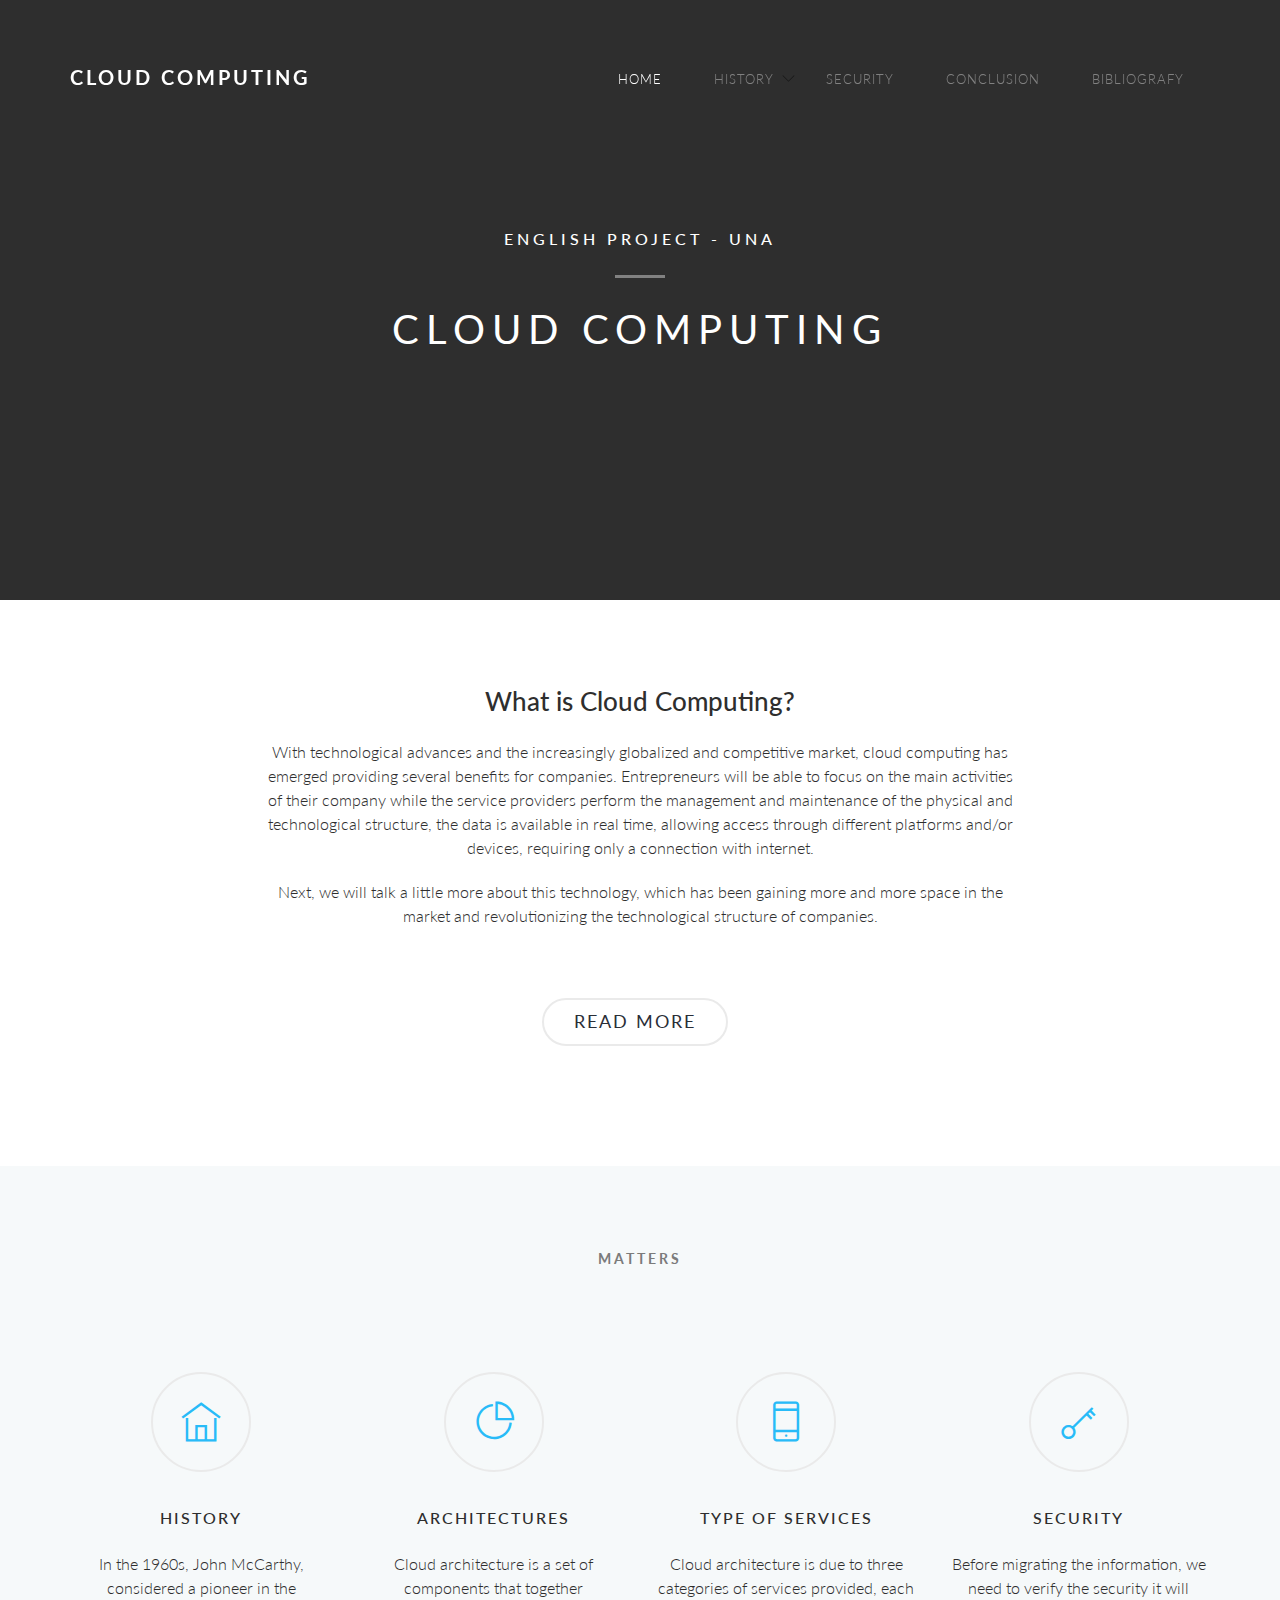
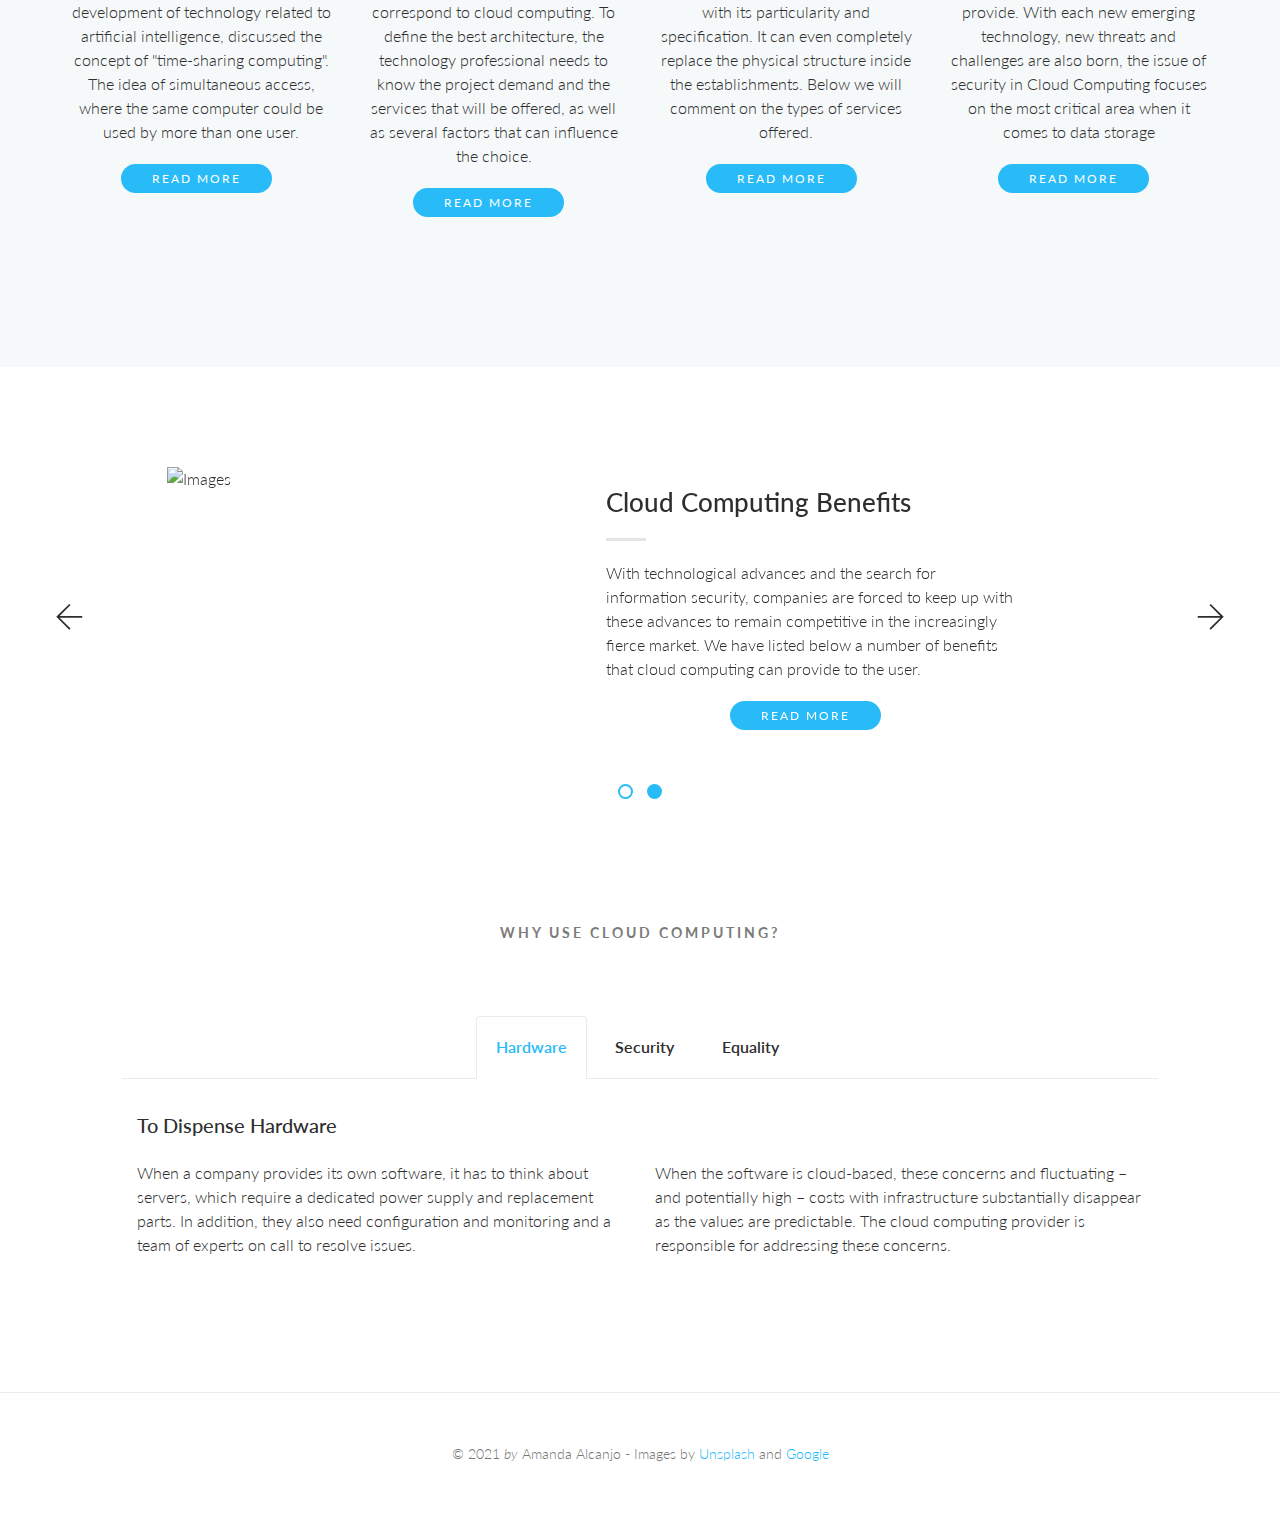
==== index.html @ 519956f6 "project commit" ====
<!DOCTYPE html>
 <html class="no-js"> 
	<head>
	<meta charset="utf-8">
	<meta http-equiv="X-UA-Compatible" content="IE=edge">
	<title>Cloud Computing &mdash; English Project - UNA</title>
	<meta name="viewport" content="width=device-width, initial-scale=1">
	<meta name="description" content="Cloud computing" />
  	<meta name="keywords" content="cloud computing, amazon, english, project, cloud, computing, responsive" />
  	<meta name="author" content="Amanda Alcanjo" />


	<meta property="og:title" content=""/>
	<meta property="og:image" content=""/>
	<meta property="og:url" content=""/>
	<meta property="og:site_name" content=""/>
	<meta property="og:description" content=""/>
	<meta name="twitter:title" content="" />
	<meta name="twitter:image" content="" />
	<meta name="twitter:url" content="" />
	<meta name="twitter:card" content="" />


  	<link rel="shortcut icon" href="favicon.ico">

	<link href='http://fonts.googleapis.com/css?family=Lato:300,400|Crimson+Text' rel='stylesheet' type='text/css'>
	<link rel="stylesheet" href="css/themify-icons.css">
	<link rel="stylesheet" href="css/bootstrap.css">
	<link rel="stylesheet" href="css/owl.carousel.min.css">
	<link rel="stylesheet" href="css/owl.theme.default.min.css">
	<link rel="stylesheet" href="css/magnific-popup.css">
	<link rel="stylesheet" href="css/superfish.css">
	<link rel="stylesheet" href="css/easy-responsive-tabs.css">
	<link rel="stylesheet" href="css/style.css">

	</head>
	<body>

			<header id="fh5co-header-section" role="header" class="" >
				<div class="container">
					
					<!-- Display -->
					<h1 id="fh5co-logo" class="pull-left"><a href="index.html">Cloud Computing</a></h1>
					
					<!-- toolbar -->
					<nav id="fh5co-menu-wrap" role="navigation">
						<ul class="sf-menu" id="fh5co-primary-menu">
							<li class="active">
								<a href="index.html">Home</a>
							</li>
							<li>
								<a href="history.html" class="fh5co-sub-ddown">History</a>
								<ul class="fh5co-sub-menu">
									<li><a href="what-is.html">What is</a></li>
									<li><a href="Arquitecture.html">Arquitectures
									   <ul class="fh5co-sub-menu">
										   <li><a href="services.html">Type of Services</a></li>
										   <li><a href="cloud-type.html">Cloud type</a></li>
									   </ul> 
									  </li>
									  <li><a href="benefits.html">Benefits</a></li>
								</a></li>
							   </ul>
							</li>
							<li><a href="security.html">Security</a></li>
							<li><a href="conclusion.html">Conclusion</a></li>
							<li><a href="blibliografy.html">Bibliografy</a></li>
							</li>
						</ul>
					</nav>

				</div>
			</header>
			
			<!-- Banner -->
			<aside id="fh5co-hero" style="background-image: url(https://d26519lbsgqyxd.cloudfront.net/dashboard/wp-content/uploads/2021/03/25131146/771.jpg);">
				<div class="container">
					<div class="row">
						<div class="col-md-8 col-md-offset-2">
							<div class="fh5co-hero-wrap">
								<div class="fh5co-hero-intro">
										<h2>English Project - UNA<span></span></h2>
										<h1>Cloud Computing</h1>
								</div>
							</div>
						</div>
					</div>
				</div>
			</aside>

			<div id="fh5co-main">

				<div class="container">
					<div class="row">
						<div class="col-md-8 col-md-offset-2 text-center fh5co-lead-wrap">
							<h2>What is Cloud Computing?</h2>
							<p> <!--<a href="#">rhoncus</a>--> With technological advances and the increasingly globalized and competitive market, cloud computing has emerged providing several benefits for companies. Entrepreneurs will be able to focus on the main activities of their company while the service providers perform the management and maintenance of the physical and technological structure, the data is available in real time, allowing access through different platforms and/or devices, requiring only a connection with internet.
								<p>Next, we will talk a little more about this technology, which has been gaining more and more space in the market and revolutionizing the technological structure of companies.
							</p>
						</p>
							<div class="fh5co-spacer fh5co-spacer-sm"></div>
							<p><a href="what-is.html" class="btn btn-outline btn-lg">Read More</a></p>
						</div>
					</div>
				</div>

				<section id="fh5co-feature">
					<div class="container">
						<!-- FEATURE -->
						<div class="row fh5co-feature-2">
							
							<h2 class="fh5co-uppercase-heading-sm text-center"> <b>Matters</b></h2>
							<div class="fh5co-spacer fh5co-spacer-md"></div>
							

							<div class="col-md-3 col-sm-6 fh5co-feature-item">
								<span class="fh5co-feature-icon fh5co-circle"><i class="ti-home"></i></span>
								<h3 class="text-center fh5co-feature-title h4 text-uppercase">History</h3>
								<p class="text-center fh5co-feature-description">In the 1960s, John McCarthy, considered a pioneer in the development of technology related to artificial intelligence, discussed the concept of "time-sharing computing". The idea of simultaneous access, where the same computer could be used by more than one user. </p>
								<p class="text-center"><a href="what-is.html" class="btn btn-primary btn-sm">Read more</a></p>
							</div>
							<div class="col-md-3 col-sm-6 fh5co-feature-item">
								<span class="fh5co-feature-icon fh5co-circle"><i class="ti-pie-chart"></i></span>
								<h3 class="text-center fh5co-feature-title h4 text-uppercase">Architectures</h3>
								<p class="text-center fh5co-feature-description">Cloud architecture is a set of components that together correspond to cloud computing. To define the best architecture, the technology professional needs to know the project demand and the services that will be offered, as well as several factors that can influence the choice.</p>
								<p class="text-center"><a href="Arquitecture.html" class="btn btn-primary btn-sm">Read more</a></p>
							</div>
							
							<div class="clearfix visible-sm-block"></div>

							<div class="col-md-3 col-sm-6 fh5co-feature-item">
								<span class="fh5co-feature-icon fh5co-circle"><i class="ti-mobile"></i></span>
								<h3 class="text-center fh5co-feature-title h4 text-uppercase">Type of Services</h3>
								<p class="text-center fh5co-feature-description">Cloud architecture is due to three categories of services provided, each with its particularity and specification. It can even completely replace the physical structure inside the establishments. 
								Below we will comment on the types of services offered.</p>
								<p class="text-center"><a href="services.html" class="btn btn-primary btn-sm">Read more</a></p>
							</div>
							<div class="col-md-3 col-sm-6 fh5co-feature-item">
								<span class="fh5co-feature-icon fh5co-circle"><i class="ti-key"></i></span>
								<h3 class="text-center fh5co-feature-title h4 text-uppercase">Security</h3>
								<p class="text-center fh5co-feature-description">Before migrating the information, we need to verify the security it will provide. With each new emerging technology, new threats and challenges are also born, the issue of security in Cloud Computing focuses on the most critical area when it comes to data storage</p>
								<p class="text-center"><a href="security.html" class="btn btn-primary btn-sm">Read more</a></p>
							</div>
							
							<!-- <div class="fh5co-spacer fh5co-spacer-md"></div> -->

						</div>
					</div>
				</section>
				
				<div class="fh5co-spacer fh5co-spacer-lg"></div>


				<section id="fh5co-feature-slider">
					<div class="container">
						<div class="row">
							

							<div class="col-md-12">
								

								<div class="owl-carousel-fullwidth owl-carousel-2">
									<div class="item">
										<!-- <div class="container"> -->
											<div class="row">
												<div class="col-md-9 col-md-offset-1 col-sm-9 col-sm-offset-1">
													<div class="row">
														<div class="col-md-6 col-sm-6 col-xs-6 col-xxs-12 fh5co-item-slide-img"> 
															<img src="https://net2phone.com.br/wp-content/uploads/2020/01/PABX-f%C3%ADsico-VS-PABX-em-nuvem.jpg" alt="Images" class="img-responsive">
														</div>
														<div class="col-md-6 col-sm-6 col-xs-6 col-xxs-12 fh5co-item-slide-text">
															<h2>Cloud Computing Benefits <span class="fh5co-border"></span></h2>
															<p>With technological advances and the search for information security, companies are forced to keep up with these advances to remain competitive in the increasingly fierce market. We have listed below a number of benefits that cloud computing can provide to the user.</p>
															<p class="text-center"><a href="benefits.html" class="btn btn-primary btn-sm">Read more</a></p>
														</div>
													</div>
												</div>
											</div>
										<!-- </div> -->
									</div>
									

									<div class="item">
										<div class="row">
											<div class="col-md-9 col-md-offset-1 col-sm-9 col-sm-offset-1">
												<div class="row">
													<div class="col-md-6 col-sm-6 col-xs-6 col-xxs-12 fh5co-item-slide-img"> 
														<img src="https://esales.com.br/wp-content/uploads/2019/11/afinal-como-usar-cloud-computing-na-logistica.jpg" alt="Images" class="img-responsive">
													</div>
													<div class="col-md-6 col-sm-6 col-xs-6 col-xxs-12 fh5co-item-slide-text">
														<h2>Cloud Computing Disadvantages<span class="fh5co-border"></span></h2>
														<p>Despite the many benefits, entrepreneurs and IT professionals also need to pay attention to the disadvantages that are provided by these services.</p>
														<p class="text-center"><a href="benefits.html" class="btn btn-primary btn-sm">Read more</a></p>
													</div>
												</div>
											</div>
										</div>
									</div>
									<!-- END .item -->
								</div>
							
							</div>


						</div>
					</div>
				</section>
				
				<div class="fh5co-spacer fh5co-spacer-xlg"></div>

				
				<div class="col-md-10 col-md-offset-1">
					<h2 class="fh5co-uppercase-heading-sm text-center"><b>Why use Cloud Computing?</b></h2>
					
					<div class="fh5co-spacer fh5co-spacer-sm"></div>

					<div id="fh5co-tab-feature-center" class="fh5co-tab text-center">
						<ul class="resp-tabs-list hor_1">
							<li><i class="fh5co-tab-menu-icon"></i>Hardware</li>
							<li><i class="fh5co-tab-menu-icon"></i> Security</li>
							<li><i class="fh5co-tab-menu-icon"></i> Equality</li>
						</ul>
						<div class="resp-tabs-container hor_1">
							<div>
								<div class="row">
									<div class="col-md-12">
										<h2 class="h3">To Dispense Hardware</h2>
									</div>
									<div class="col-md-6">
										<p>When a company provides its own software, it has to think about servers, which require a dedicated power supply and replacement parts. In addition, they also need configuration and monitoring and a team of experts on call to resolve issues.</p>
									</div>
									<div class="col-md-6">
										<p>When the software is cloud-based, these concerns and fluctuating – and potentially high – costs with infrastructure substantially disappear as the values are predictable. The cloud computing provider is responsible for addressing these concerns.</p>
									</div>
								</div>
							</div>
							<div>
								<div class="row">
									<div class="col-md-12">
										<h2 class="h3">To increase security</h2>
									</div>
									<div class="col-md-6">
										<p>Cloud computing is extremely secure and reduces the need to hire internal IT teams. It also allows you to implement cutting-edge security practices and technologies, guided by a broader view of global threat patterns than that of most local governments. With tens or hundreds of users potentially at risk of exposure to malicious programs, keeping organizations safe can be very costly.</p>
									</div>
									<div class="col-md-6">
										<p>Providers work on a much larger budget. Because they need to ensure the security of all customers, each company benefits from the large group, meaning a higher level of security for everyone. </p>
									</div>
								</div>
							</div>
							<div>
								<div class="row">
									<div class="col-md-12">
										<h2 class="h3">Putting everyone on the same level</h2>
									</div>
									<div class="col-md-6">
										<p>Cloud computing has the ability to put everyone on the same level. It doesn't matter if you have tens or thousands of users on the platform, cloud computing democratizes the enterprise software application.</p>
									</div>
									<div class="col-md-6">
										<p>With the flexibility to quickly increase or decrease a client's pool share, sometimes automatically, the end user typically doesn't need to be aware of what's happening in the cloud. </p>
									</div>
								</div>
							</div>
						</div>
					</div>
				</div>

				<hr class="fh5co-spacer fh5co-spacer-sm">
				<hr class="fh5co-spacer fh5co-spacer-sm">


				<footer id="fh5co-footer">
					<div class="container">
						<p class="text-muted fh5co-no-margin-bottom text-center"><small>&copy; 2021 <em>by</em> Amanda Alcanjo - Images by <a href="http://unsplash.com/" target="_blank">Unsplash</a> and <a href="https://www.google.com.br/" target="_blank">Google</a></small></p>

					</div>

				</footer>
			
		
			</div>
			
			
		<!-- jQuery -->
		<script src="js/jquery-1.10.2.min.js"></script>
		<!-- jQuery Easing -->
		<script src="js/jquery.easing.1.3.js"></script>
		<!-- Bootstrap -->
		<script src="js/bootstrap.js"></script>
		<!-- Owl carousel -->
		<script src="js/owl.carousel.min.js"></script>
		<!-- Magnific Popup -->
		<script src="js/jquery.magnific-popup.min.js"></script>
		<!-- Superfish -->
		<script src="js/hoverIntent.js"></script>
		<script src="js/superfish.js"></script>
		<!-- Easy Responsive Tabs -->
		<script src="js/easyResponsiveTabs.js"></script>
		<!-- FastClick for Mobile/Tablets -->
		<script src="js/fastclick.js"></script>
		<!-- Main JS -->
		<script src="js/main.js"></script>

	</body>
</html>
---- css/themify-icons.css ----
@font-face {
	font-family: 'themify';
	src:url('../fonts/themify/themify.eot?-fvbane');
	src:url('../fonts/themify/themify.eot?#iefix-fvbane') format('embedded-opentype'),
		url('../fonts/themify/themify.woff?-fvbane') format('woff'),
		url('../fonts/themify/themify.ttf?-fvbane') format('truetype'),
		url('../fonts/themify/themify.svg?-fvbane#themify') format('svg');
	font-weight: normal;
	font-style: normal;
}

[class^="ti-"], [class*=" ti-"] {
	font-family: 'themify';
	speak: none;
	font-style: normal;
	font-weight: normal;
	font-variant: normal;
	text-transform: none;
	line-height: 1;

	/* Better Font Rendering =========== */
	-webkit-font-smoothing: antialiased;
	-moz-osx-font-smoothing: grayscale;
}

.ti-wand:before {
	content: "\e600";
}
.ti-volume:before {
	content: "\e601";
}
.ti-user:before {
	content: "\e602";
}
.ti-unlock:before {
	content: "\e603";
}
.ti-unlink:before {
	content: "\e604";
}
.ti-trash:before {
	content: "\e605";
}
.ti-thought:before {
	content: "\e606";
}
.ti-target:before {
	content: "\e607";
}
.ti-tag:before {
	content: "\e608";
}
.ti-tablet:before {
	content: "\e609";
}
.ti-star:before {
	content: "\e60a";
}
.ti-spray:before {
	content: "\e60b";
}
.ti-signal:before {
	content: "\e60c";
}
.ti-shopping-cart:before {
	content: "\e60d";
}
.ti-shopping-cart-full:before {
	content: "\e60e";
}
.ti-settings:before {
	content: "\e60f";
}
.ti-search:before {
	content: "\e610";
}
.ti-zoom-in:before {
	content: "\e611";
}
.ti-zoom-out:before {
	content: "\e612";
}
.ti-cut:before {
	content: "\e613";
}
.ti-ruler:before {
	content: "\e614";
}
.ti-ruler-pencil:before {
	content: "\e615";
}
.ti-ruler-alt:before {
	content: "\e616";
}
.ti-bookmark:before {
	content: "\e617";
}
.ti-bookmark-alt:before {
	content: "\e618";
}
.ti-reload:before {
	content: "\e619";
}
.ti-plus:before {
	content: "\e61a";
}
.ti-pin:before {
	content: "\e61b";
}
.ti-pencil:before {
	content: "\e61c";
}
.ti-pencil-alt:before {
	content: "\e61d";
}
.ti-paint-roller:before {
	content: "\e61e";
}
.ti-paint-bucket:before {
	content: "\e61f";
}
.ti-na:before {
	content: "\e620";
}
.ti-mobile:before {
	content: "\e621";
}
.ti-minus:before {
	content: "\e622";
}
.ti-medall:before {
	content: "\e623";
}
.ti-medall-alt:before {
	content: "\e624";
}
.ti-marker:before {
	content: "\e625";
}
.ti-marker-alt:before {
	content: "\e626";
}
.ti-arrow-up:before {
	content: "\e627";
}
.ti-arrow-right:before {
	content: "\e628";
}
.ti-arrow-left:before {
	content: "\e629";
}
.ti-arrow-down:before {
	content: "\e62a";
}
.ti-lock:before {
	content: "\e62b";
}
.ti-location-arrow:before {
	content: "\e62c";
}
.ti-link:before {
	content: "\e62d";
}
.ti-layout:before {
	content: "\e62e";
}
.ti-layers:before {
	content: "\e62f";
}
.ti-layers-alt:before {
	content: "\e630";
}
.ti-key:before {
	content: "\e631";
}
.ti-import:before {
	content: "\e632";
}
.ti-image:before {
	content: "\e633";
}
.ti-heart:before {
	content: "\e634";
}
.ti-heart-broken:before {
	content: "\e635";
}
.ti-hand-stop:before {
	content: "\e636";
}
.ti-hand-open:before {
	content: "\e637";
}
.ti-hand-drag:before {
	content: "\e638";
}
.ti-folder:before {
	content: "\e639";
}
.ti-flag:before {
	content: "\e63a";
}
.ti-flag-alt:before {
	content: "\e63b";
}
.ti-flag-alt-2:before {
	content: "\e63c";
}
.ti-eye:before {
	content: "\e63d";
}
.ti-export:before {
	content: "\e63e";
}
.ti-exchange-vertical:before {
	content: "\e63f";
}
.ti-desktop:before {
	content: "\e640";
}
.ti-cup:before {
	content: "\e641";
}
.ti-crown:before {
	content: "\e642";
}
.ti-comments:before {
	content: "\e643";
}
.ti-comment:before {
	content: "\e644";
}
.ti-comment-alt:before {
	content: "\e645";
}
.ti-close:before {
	content: "\e646";
}
.ti-clip:before {
	content: "\e647";
}
.ti-angle-up:before {
	content: "\e648";
}
.ti-angle-right:before {
	content: "\e649";
}
.ti-angle-left:before {
	content: "\e64a";
}
.ti-angle-down:before {
	content: "\e64b";
}
.ti-check:before {
	content: "\e64c";
}
.ti-check-box:before {
	content: "\e64d";
}
.ti-camera:before {
	content: "\e64e";
}
.ti-announcement:before {
	content: "\e64f";
}
.ti-brush:before {
	content: "\e650";
}
.ti-briefcase:before {
	content: "\e651";
}
.ti-bolt:before {
	content: "\e652";
}
.ti-bolt-alt:before {
	content: "\e653";
}
.ti-blackboard:before {
	content: "\e654";
}
.ti-bag:before {
	content: "\e655";
}
.ti-move:before {
	content: "\e656";
}
.ti-arrows-vertical:before {
	content: "\e657";
}
.ti-arrows-horizontal:before {
	content: "\e658";
}
.ti-fullscreen:before {
	content: "\e659";
}
.ti-arrow-top-right:before {
	content: "\e65a";
}
.ti-arrow-top-left:before {
	content: "\e65b";
}
.ti-arrow-circle-up:before {
	content: "\e65c";
}
.ti-arrow-circle-right:before {
	content: "\e65d";
}
.ti-arrow-circle-left:before {
	content: "\e65e";
}
.ti-arrow-circle-down:before {
	content: "\e65f";
}
.ti-angle-double-up:before {
	content: "\e660";
}
.ti-angle-double-right:before {
	content: "\e661";
}
.ti-angle-double-left:before {
	content: "\e662";
}
.ti-angle-double-down:before {
	content: "\e663";
}
.ti-zip:before {
	content: "\e664";
}
.ti-world:before {
	content: "\e665";
}
.ti-wheelchair:before {
	content: "\e666";
}
.ti-view-list:before {
	content: "\e667";
}
.ti-view-list-alt:before {
	content: "\e668";
}
.ti-view-grid:before {
	content: "\e669";
}
.ti-uppercase:before {
	content: "\e66a";
}
.ti-upload:before {
	content: "\e66b";
}
.ti-underline:before {
	content: "\e66c";
}
.ti-truck:before {
	content: "\e66d";
}
.ti-timer:before {
	content: "\e66e";
}
.ti-ticket:before {
	content: "\e66f";
}
.ti-thumb-up:before {
	content: "\e670";
}
.ti-thumb-down:before {
	content: "\e671";
}
.ti-text:before {
	content: "\e672";
}
.ti-stats-up:before {
	content: "\e673";
}
.ti-stats-down:before {
	content: "\e674";
}
.ti-split-v:before {
	content: "\e675";
}
.ti-split-h:before {
	content: "\e676";
}
.ti-smallcap:before {
	content: "\e677";
}
.ti-shine:before {
	content: "\e678";
}
.ti-shift-right:before {
	content: "\e679";
}
.ti-shift-left:before {
	content: "\e67a";
}
.ti-shield:before {
	content: "\e67b";
}
.ti-notepad:before {
	content: "\e67c";
}
.ti-server:before {
	content: "\e67d";
}
.ti-quote-right:before {
	content: "\e67e";
}
.ti-quote-left:before {
	content: "\e67f";
}
.ti-pulse:before {
	content: "\e680";
}
.ti-printer:before {
	content: "\e681";
}
.ti-power-off:before {
	content: "\e682";
}
.ti-plug:before {
	content: "\e683";
}
.ti-pie-chart:before {
	content: "\e684";
}
.ti-paragraph:before {
	content: "\e685";
}
.ti-panel:before {
	content: "\e686";
}
.ti-package:before {
	content: "\e687";
}
.ti-music:before {
	content: "\e688";
}
.ti-music-alt:before {
	content: "\e689";
}
.ti-mouse:before {
	content: "\e68a";
}
.ti-mouse-alt:before {
	content: "\e68b";
}
.ti-money:before {
	content: "\e68c";
}
.ti-microphone:before {
	content: "\e68d";
}
.ti-menu:before {
	content: "\e68e";
}
.ti-menu-alt:before {
	content: "\e68f";
}
.ti-map:before {
	content: "\e690";
}
.ti-map-alt:before {
	content: "\e691";
}
.ti-loop:before {
	content: "\e692";
}
.ti-location-pin:before {
	content: "\e693";
}
.ti-list:before {
	content: "\e694";
}
.ti-light-bulb:before {
	content: "\e695";
}
.ti-Italic:before {
	content: "\e696";
}
.ti-info:before {
	content: "\e697";
}
.ti-infinite:before {
	content: "\e698";
}
.ti-id-badge:before {
	content: "\e699";
}
.ti-hummer:before {
	content: "\e69a";
}
.ti-home:before {
	content: "\e69b";
}
.ti-help:before {
	content: "\e69c";
}
.ti-headphone:before {
	content: "\e69d";
}
.ti-harddrives:before {
	content: "\e69e";
}
.ti-harddrive:before {
	content: "\e69f";
}
.ti-gift:before {
	content: "\e6a0";
}
.ti-game:before {
	content: "\e6a1";
}
.ti-filter:before {
	content: "\e6a2";
}
.ti-files:before {
	content: "\e6a3";
}
.ti-file:before {
	content: "\e6a4";
}
.ti-eraser:before {
	content: "\e6a5";
}
.ti-envelope:before {
	content: "\e6a6";
}
.ti-download:before {
	content: "\e6a7";
}
.ti-direction:before {
	content: "\e6a8";
}
.ti-direction-alt:before {
	content: "\e6a9";
}
.ti-dashboard:before {
	content: "\e6aa";
}
.ti-control-stop:before {
	content: "\e6ab";
}
.ti-control-shuffle:before {
	content: "\e6ac";
}
.ti-control-play:before {
	content: "\e6ad";
}
.ti-control-pause:before {
	content: "\e6ae";
}
.ti-control-forward:before {
	content: "\e6af";
}
.ti-control-backward:before {
	content: "\e6b0";
}
.ti-cloud:before {
	content: "\e6b1";
}
.ti-cloud-up:before {
	content: "\e6b2";
}
.ti-cloud-down:before {
	content: "\e6b3";
}
.ti-clipboard:before {
	content: "\e6b4";
}
.ti-car:before {
	content: "\e6b5";
}
.ti-calendar:before {
	content: "\e6b6";
}
.ti-book:before {
	content: "\e6b7";
}
.ti-bell:before {
	content: "\e6b8";
}
.ti-basketball:before {
	content: "\e6b9";
}
.ti-bar-chart:before {
	content: "\e6ba";
}
.ti-bar-chart-alt:before {
	content: "\e6bb";
}
.ti-back-right:before {
	content: "\e6bc";
}
.ti-back-left:before {
	content: "\e6bd";
}
.ti-arrows-corner:before {
	content: "\e6be";
}
.ti-archive:before {
	content: "\e6bf";
}
.ti-anchor:before {
	content: "\e6c0";
}
.ti-align-right:before {
	content: "\e6c1";
}
.ti-align-left:before {
	content: "\e6c2";
}
.ti-align-justify:before {
	content: "\e6c3";
}
.ti-align-center:before {
	content: "\e6c4";
}
.ti-alert:before {
	content: "\e6c5";
}
.ti-alarm-clock:before {
	content: "\e6c6";
}
.ti-agenda:before {
	content: "\e6c7";
}
.ti-write:before {
	content: "\e6c8";
}
.ti-window:before {
	content: "\e6c9";
}
.ti-widgetized:before {
	content: "\e6ca";
}
.ti-widget:before {
	content: "\e6cb";
}
.ti-widget-alt:before {
	content: "\e6cc";
}
.ti-wallet:before {
	content: "\e6cd";
}
.ti-video-clapper:before {
	content: "\e6ce";
}
.ti-video-camera:before {
	content: "\e6cf";
}
.ti-vector:before {
	content: "\e6d0";
}
.ti-themify-logo:before {
	content: "\e6d1";
}
.ti-themify-favicon:before {
	content: "\e6d2";
}
.ti-themify-favicon-alt:before {
	content: "\e6d3";
}
.ti-support:before {
	content: "\e6d4";
}
.ti-stamp:before {
	content: "\e6d5";
}
.ti-split-v-alt:before {
	content: "\e6d6";
}
.ti-slice:before {
	content: "\e6d7";
}
.ti-shortcode:before {
	content: "\e6d8";
}
.ti-shift-right-alt:before {
	content: "\e6d9";
}
.ti-shift-left-alt:before {
	content: "\e6da";
}
.ti-ruler-alt-2:before {
	content: "\e6db";
}
.ti-receipt:before {
	content: "\e6dc";
}
.ti-pin2:before {
	content: "\e6dd";
}
.ti-pin-alt:before {
	content: "\e6de";
}
.ti-pencil-alt2:before {
	content: "\e6df";
}
.ti-palette:before {
	content: "\e6e0";
}
.ti-more:before {
	content: "\e6e1";
}
.ti-more-alt:before {
	content: "\e6e2";
}
.ti-microphone-alt:before {
	content: "\e6e3";
}
.ti-magnet:before {
	content: "\e6e4";
}
.ti-line-double:before {
	content: "\e6e5";
}
.ti-line-dotted:before {
	content: "\e6e6";
}
.ti-line-dashed:before {
	content: "\e6e7";
}
.ti-layout-width-full:before {
	content: "\e6e8";
}
.ti-layout-width-default:before {
	content: "\e6e9";
}
.ti-layout-width-default-alt:before {
	content: "\e6ea";
}
.ti-layout-tab:before {
	content: "\e6eb";
}
.ti-layout-tab-window:before {
	content: "\e6ec";
}
.ti-layout-tab-v:before {
	content: "\e6ed";
}
.ti-layout-tab-min:before {
	content: "\e6ee";
}
.ti-layout-slider:before {
	content: "\e6ef";
}
.ti-layout-slider-alt:before {
	content: "\e6f0";
}
.ti-layout-sidebar-right:before {
	content: "\e6f1";
}
.ti-layout-sidebar-none:before {
	content: "\e6f2";
}
.ti-layout-sidebar-left:before {
	content: "\e6f3";
}
.ti-layout-placeholder:before {
	content: "\e6f4";
}
.ti-layout-menu:before {
	content: "\e6f5";
}
.ti-layout-menu-v:before {
	content: "\e6f6";
}
.ti-layout-menu-separated:before {
	content: "\e6f7";
}
.ti-layout-menu-full:before {
	content: "\e6f8";
}
.ti-layout-media-right-alt:before {
	content: "\e6f9";
}
.ti-layout-media-right:before {
	content: "\e6fa";
}
.ti-layout-media-overlay:before {
	content: "\e6fb";
}
.ti-layout-media-overlay-alt:before {
	content: "\e6fc";
}
.ti-layout-media-overlay-alt-2:before {
	content: "\e6fd";
}
.ti-layout-media-left-alt:before {
	content: "\e6fe";
}
.ti-layout-media-left:before {
	content: "\e6ff";
}
.ti-layout-media-center-alt:before {
	content: "\e700";
}
.ti-layout-media-center:before {
	content: "\e701";
}
.ti-layout-list-thumb:before {
	content: "\e702";
}
.ti-layout-list-thumb-alt:before {
	content: "\e703";
}
.ti-layout-list-post:before {
	content: "\e704";
}
.ti-layout-list-large-image:before {
	content: "\e705";
}
.ti-layout-line-solid:before {
	content: "\e706";
}
.ti-layout-grid4:before {
	content: "\e707";
}
.ti-layout-grid3:before {
	content: "\e708";
}
.ti-layout-grid2:before {
	content: "\e709";
}
.ti-layout-grid2-thumb:before {
	content: "\e70a";
}
.ti-layout-cta-right:before {
	content: "\e70b";
}
.ti-layout-cta-left:before {
	content: "\e70c";
}
.ti-layout-cta-center:before {
	content: "\e70d";
}
.ti-layout-cta-btn-right:before {
	content: "\e70e";
}
.ti-layout-cta-btn-left:before {
	content: "\e70f";
}
.ti-layout-column4:before {
	content: "\e710";
}
.ti-layout-column3:before {
	content: "\e711";
}
.ti-layout-column2:before {
	content: "\e712";
}
.ti-layout-accordion-separated:before {
	content: "\e713";
}
.ti-layout-accordion-merged:before {
	content: "\e714";
}
.ti-layout-accordion-list:before {
	content: "\e715";
}
.ti-ink-pen:before {
	content: "\e716";
}
.ti-info-alt:before {
	content: "\e717";
}
.ti-help-alt:before {
	content: "\e718";
}
.ti-headphone-alt:before {
	content: "\e719";
}
.ti-hand-point-up:before {
	content: "\e71a";
}
.ti-hand-point-right:before {
	content: "\e71b";
}
.ti-hand-point-left:before {
	content: "\e71c";
}
.ti-hand-point-down:before {
	content: "\e71d";
}
.ti-gallery:before {
	content: "\e71e";
}
.ti-face-smile:before {
	content: "\e71f";
}
.ti-face-sad:before {
	content: "\e720";
}
.ti-credit-card:before {
	content: "\e721";
}
.ti-control-skip-forward:before {
	content: "\e722";
}
.ti-control-skip-backward:before {
	content: "\e723";
}
.ti-control-record:before {
	content: "\e724";
}
.ti-control-eject:before {
	content: "\e725";
}
.ti-comments-smiley:before {
	content: "\e726";
}
.ti-brush-alt:before {
	content: "\e727";
}
.ti-youtube:before {
	content: "\e728";
}
.ti-vimeo:before {
	content: "\e729";
}
.ti-twitter:before {
	content: "\e72a";
}
.ti-time:before {
	content: "\e72b";
}
.ti-tumblr:before {
	content: "\e72c";
}
.ti-skype:before {
	content: "\e72d";
}
.ti-share:before {
	content: "\e72e";
}
.ti-share-alt:before {
	content: "\e72f";
}
.ti-rocket:before {
	content: "\e730";
}
.ti-pinterest:before {
	content: "\e731";
}
.ti-new-window:before {
	content: "\e732";
}
.ti-microsoft:before {
	content: "\e733";
}
.ti-list-ol:before {
	content: "\e734";
}
.ti-linkedin:before {
	content: "\e735";
}
.ti-layout-sidebar-2:before {
	content: "\e736";
}
.ti-layout-grid4-alt:before {
	content: "\e737";
}
.ti-layout-grid3-alt:before {
	content: "\e738";
}
.ti-layout-grid2-alt:before {
	content: "\e739";
}
.ti-layout-column4-alt:before {
	content: "\e73a";
}
.ti-layout-column3-alt:before {
	content: "\e73b";
}
.ti-layout-column2-alt:before {
	content: "\e73c";
}
.ti-instagram:before {
	content: "\e73d";
}
.ti-google:before {
	content: "\e73e";
}
.ti-github:before {
	content: "\e73f";
}
.ti-flickr:before {
	content: "\e740";
}
.ti-facebook:before {
	content: "\e741";
}
.ti-dropbox:before {
	content: "\e742";
}
.ti-dribbble:before {
	content: "\e743";
}
.ti-apple:before {
	content: "\e744";
}
.ti-android:before {
	content: "\e745";
}
.ti-save:before {
	content: "\e746";
}
.ti-save-alt:before {
	content: "\e747";
}
.ti-yahoo:before {
	content: "\e748";
}
.ti-wordpress:before {
	content: "\e749";
}
.ti-vimeo-alt:before {
	content: "\e74a";
}
.ti-twitter-alt:before {
	content: "\e74b";
}
.ti-tumblr-alt:before {
	content: "\e74c";
}
.ti-trello:before {
	content: "\e74d";
}
.ti-stack-overflow:before {
	content: "\e74e";
}
.ti-soundcloud:before {
	content: "\e74f";
}
.ti-sharethis:before {
	content: "\e750";
}
.ti-sharethis-alt:before {
	content: "\e751";
}
.ti-reddit:before {
	content: "\e752";
}
.ti-pinterest-alt:before {
	content: "\e753";
}
.ti-microsoft-alt:before {
	content: "\e754";
}
.ti-linux:before {
	content: "\e755";
}
.ti-jsfiddle:before {
	content: "\e756";
}
.ti-joomla:before {
	content: "\e757";
}
.ti-html5:before {
	content: "\e758";
}
.ti-flickr-alt:before {
	content: "\e759";
}
.ti-email:before {
	content: "\e75a";
}
.ti-drupal:before {
	content: "\e75b";
}
.ti-dropbox-alt:before {
	content: "\e75c";
}
.ti-css3:before {
	content: "\e75d";
}
.ti-rss:before {
	content: "\e75e";
}
.ti-rss-alt:before {
	content: "\e75f";
}
---- css/superfish.css ----
/*** ESSENTIAL STYLES ***/
.sf-menu, .sf-menu * {
	margin: 0;
	padding: 0;
	list-style: none;
}
.sf-menu li {
	position: relative;
}
.sf-menu ul {
	position: absolute;
	display: none;
	top: 100%;
	right: 0;
	
	z-index: 99;
}
.sf-menu > li {
	float: left;
}
.sf-menu li:hover > ul,
.sf-menu li.sfHover > ul {
	display: block;
}

.sf-menu a {
	display: block;
	position: relative;
}
.sf-menu ul ul {
	top: 0;
	left: 100%;
}


/*** DEMO SKIN ***/
.sf-menu {
	float: left;
	margin-bottom: 1em;
}
.sf-menu ul {
	box-shadow: 2px 2px 6px rgba(0,0,0,.2);
	min-width: 12em; /* allow long menu items to determine submenu width */
	*width: 12em; /* no auto sub width for IE7, see white-space comment below */
}
.sf-menu a {
	border-left: 1px solid #fff;
	border-top: 1px solid #dFeEFF; /* fallback colour must use full shorthand */
	border-top: 1px solid rgba(255,255,255,.5);
	padding: .75em 1em;
	text-decoration: none;
	zoom: 1; /* IE7 */
}
.sf-menu a {
	color: #13a;
}
.sf-menu li {
	background: #BDD2FF;
	white-space: nowrap; /* no need for Supersubs plugin */
	*white-space: normal; /* ...unless you support IE7 (let it wrap) */
	-webkit-transition: background .2s;
	transition: background .2s;
}
.sf-menu ul li {
	background: #AABDE6;
}
.sf-menu ul ul li {
	background: #9AAEDB;
}
.sf-menu li:hover,
.sf-menu li.sfHover {
	background: #CFDEFF;
	/* only transition out, not in */
	-webkit-transition: none;
	transition: none;
}

/*** arrows (for all except IE7) **/
.sf-arrows .sf-with-ul {
	padding-right: 2.5em;
	*padding-right: 1em; /* no CSS arrows for IE7 (lack pseudo-elements) */
}
/* styling for both css and generated arrows */
.sf-arrows .sf-with-ul:after {
	content: '';
	position: absolute;
	top: 50%;
	right: 1em;
	margin-top: -3px;
	height: 0;
	width: 0;
	/* order of following 3 rules important for fallbacks to work */
	border: 5px solid transparent;
	border-top-color: #dFeEFF; /* edit this to suit design (no rgba in IE8) */
	border-top-color: rgba(255,255,255,.5);
}
.sf-arrows > li > .sf-with-ul:focus:after,
.sf-arrows > li:hover > .sf-with-ul:after,
.sf-arrows > .sfHover > .sf-with-ul:after {
	border-top-color: white; /* IE8 fallback colour */
}
/* styling for right-facing arrows */
.sf-arrows ul .sf-with-ul:after {
	margin-top: -5px;
	/*margin-right: -3px;*/
	border-color: transparent;
	border-left-color: #dFeEFF; /* edit this to suit design (no rgba in IE8) */
	border-left-color: rgba(255,255,255,.5);
}
.sf-arrows ul li > .sf-with-ul:focus:after,
.sf-arrows ul li:hover > .sf-with-ul:after,
.sf-arrows ul .sfHover > .sf-with-ul:after {
	border-left-color: white;
}
---- css/easy-responsive-tabs.css ----
.resp-tabs-list, .resp-tabs-list p {
    margin: 0px;
    padding: 0px;
}
.resp-tabs-list {
    display: inline-block;
}
.resp-tabs-list li {
    font-weight: 600;
    font-size: 16px;
    display: inline-block;
    padding: 18px 15px;
    margin: 0 4px 0 0;
    list-style: none;
    cursor: pointer;
}

.resp-tabs-container {
    padding: 0px;
    background-color: #fff;
    clear: left;
}

h2.resp-accordion {
    cursor: pointer;
    padding: 5px;
    display: none;
    
}
.resp-tab-content {
    display: none;
    padding: 15px;
    padding-top: 30px;
    text-align: left;
    box-shadow: none;
}
.text-center .resp-tab-content,
.text-center .resp-accordion {
    text-align: left;
}

.resp-tab-active {
	border: 1px solid #ebebeb !important;
	border-bottom: none;
	margin-bottom: -1px !important;
	padding: 17px 14px 19px 14px !important;
	border-top: 1px solid #ebebeb !important;
	border-bottom: 0px #fff solid !important;
    border-top-left-radius: 4px;
    border-top-right-radius: 4px;
}

.resp-tab-active {
    border-bottom: none;
    background-color: #fff;
}

.resp-content-active, .resp-accordion-active {
    display: block;
}

.resp-tab-content {
    border: none;
    border-top: 1px solid #ebebeb;
    /*border-left-color: transparent;
    border-left-color: transparent;*/
	/*border-top-color: #ebebeb;*/
}

h2.resp-accordion {
    font-size: 13px;
    border: 1px solid #ebebeb;
    border-top: 0px solid #ebebeb;
    margin: 0px;
    padding: 10px 15px;
}

h2.resp-tab-active {
    border-bottom: 0px solid #ebebeb !important;
    margin-bottom: 0px !important;
    padding: 10px 15px !important;
}

h2.resp-tab-title:last-child {
    border-bottom: 12px solid #ebebeb !important;
    background: blue;
}

/*-----------Vertical tabs-----------*/
.resp-vtabs ul.resp-tabs-list {
    float: left;
    width: 30%;
}

.resp-vtabs .resp-tabs-list li {
    display: block;
    padding: 19px 15px !important;
    margin: 0 0 4px;
    cursor: pointer;
    float: none;
}

.resp-vtabs .resp-tabs-container {
    padding: 0px;
    background-color: #fff;
    /*border: 1px solid #ebebeb;*/
    border-left: 1px solid #ebebeb;
    float: left;
    width: 68%;
    min-height: 250px;
    border-radius: 4px;
    clear: none;
}

.resp-vtabs .resp-tab-content {
    border: none;
    word-wrap: break-word;
    padding-left: 30px;
}

.resp-vtabs li.resp-tab-active { 
    position: relative;
    z-index: 1;
    margin-right: -1px !important;
    padding: 18px 15px 19px 14px !important;
    /*border-top: 1px solid;*/
    border: 1px solid #ebebeb !important;
    border-left: 1px solid #ebebeb !important;
    border-left: none !important;
    margin-bottom: 4px !important;
    border-right: 1px #FFF solid !important;
    border-top-left-radius: 0px;
    border-top-right-radius: 0px;
}

.resp-arrow {
    float: right;
    margin-top: 10px;
    -moz-transition:    all .2s ease;
    -o-transition:      all .2s ease;
    -webkit-transition: all .2s ease;
    transition:         all .2s ease;
}

h2.resp-tab-active span.resp-arrow {
    -ms-transform: rotate(180deg); /* IE 9 */
    -webkit-transform: rotate(180deg); /* Chrome, Safari, Opera */
    transform: rotate(180deg);
}

/*-----------Accordion styles-----------*/
h2.resp-tab-active {
    background: #DBDBDB;/* !important;*/
}

.resp-easy-accordion h2.resp-accordion {
    display: block;
}


.resp-easy-accordion .resp-tab-content:last-child {
    border-bottom: 1px solid #ebebeb;/* !important;*/
}

.resp-jfit {
    width: 100%;
    margin: 0px;
}

.resp-tab-content-active {
    display: block;
}

h2.resp-accordion:first-child {
    border-top: 1px solid #ebebeb;/* !important;*/
}
.resp-accordion.resp-tab-active {
    border-top: none;
}

/*Here your can change the breakpoint to set the accordion, when screen resolution changed*/
@media only screen and (max-width: 768px) {
    ul.resp-tabs-list {
        display: none;
    }

    h2.resp-accordion {
        display: block;
    }
    .resp-tab-content {
        border: 1px solid #ebebeb;
    }
    .resp-vtabs .resp-tab-content {
        border: 1px solid #ebebeb;
    }
    
    .resp-tabs-container .resp-accordion.resp-tab-active {
        border-top: none!important;   
        border-bottom: none!important;    
        border-top-left-radius: 0px;
        border-top-right-radius: 0px;
    }
    .resp-tabs-container .resp-accordion.resp-tab-active:nth-of-type(1) {
        border-top-left-radius: 0px;
        border-top-right-radius: 0px;
        border-top: 1px solid #ebebeb !important;
        border-bototm: none!important;
    }
    

    .resp-tab-content {
        -webkit-box-shadow: inset 0px 4px 5px -3px rgba(0,0,0,0.05);
        -moz-box-shadow: inset 0px 4px 5px -3px rgba(0,0,0,0.05);
        -ms-box-shadow: inset 0px 4px 5px -3px rgba(0,0,0,0.05);
        box-shadow: inset 0px 4px 5px -3px rgba(0,0,0,0.05);
    }
    

    .resp-vtabs .resp-tabs-container {
        border: none;
        float: none;
        width: 100%;
        min-height: 100px;
        clear: none;
    }

    .resp-accordion-closed {
        display: none !important;
    }

    .resp-vtabs .resp-tab-content:last-child {
        border-bottom: 1px solid #ebebeb !important;
    }
}
---- css/style.css ----
/*
//////////////////////////////////////////////////////

FREE HTML5 TEMPLATE 
DESIGNED & DEVELOPED by FREEHTML5.CO

CREDITS:
Bootstrap
jQuery
Themify Icons

//////////////////////////////////////////////////////
*/
@font-face {
  font-family: 'themify';
  src: url("../fonts/themify/themify.eot?-fvbane");
  src: url("../fonts/themify/themify.eot?#iefix-fvbane") format("embedded-opentype"), url("../fonts/themify/themify.woff?-fvbane") format("woff"), url("../fonts/themify/themify.ttf?-fvbane") format("truetype"), url("../fonts/themify/themify.svg?-fvbane#themify") format("svg");
  font-weight: normal;
  font-style: normal;
}
html.fh5co-overflow, body.fh5co-overflow {
  overflow-x: auto;
}
html.fh5co-overflow #fh5co-header-section, html.fh5co-overflow #fh5co-main, html.fh5co-overflow #fh5co-hero, html.fh5co-overflow #fh5co-mobile-menu, html.fh5co-overflow #fh5co-footer, body.fh5co-overflow #fh5co-header-section, body.fh5co-overflow #fh5co-main, body.fh5co-overflow #fh5co-hero, body.fh5co-overflow #fh5co-mobile-menu, body.fh5co-overflow #fh5co-footer {
  -webkit-transition: all 0.3s ease;
  -moz-transition: all 0.3s ease;
  -ms-transition: all 0.3s ease;
  -o-transition: all 0.3s ease;
  transition: all 0.3s ease;
}

body {
  font-family: 'Lato', arial, sans-serif;
  font-size: 16px;
  line-height: 1.5;
  font-weight: 300;
  color: #2e2e2e;
}
@media screen and (max-width: 768px) {
  body {
    font-size: 16px;
    line-height: 1.5;
  }
}

::-webkit-selection {
  color: #ffffff;
  background: #28bbf8;
}

::-moz-selection {
  color: #ffffff;
  background: #28bbf8;
}

::selection {
  color: #ffffff;
  background: #28bbf8;
}

a {
  -webkit-transition: all 0.2s ease;
  -moz-transition: all 0.2s ease;
  -ms-transition: all 0.2s ease;
  -o-transition: all 0.2s ease;
  transition: all 0.2s ease;
  color: #28bbf8;
  border-bottom: 2px solid transparent;
}
a:hover, a:focus, a:active {
  outline: none;
  text-decoration: none;
  color: #2e2e2e;
  border-bottom: 2px solid #28bbf8;
}

input {
  -webkit-transition: all 0.5s ease;
  -moz-transition: all 0.5s ease;
  -ms-transition: all 0.5s ease;
  -o-transition: all 0.5s ease;
  transition: all 0.5s ease;
}

/* Heading */
h1, .h1, h2, .h2, h3, .h3, h4, .h4, h5, .h5, h6, .h6 {
  margin: 0 0 20px 0;
  padding: 0;
}

h1, .h1 {
  font-size: 30px;
  line-height: 42px;
}

h2, .h2 {
  font-size: 26px;
  line-height: 38px;
}

h3, .h3 {
  font-size: 20px;
  line-height: 32px;
}

h4, .h4 {
  font-size: 16px;
  line-height: 28px;
}

h5, .h5 {
  font-size: 14px;
  line-height: 24px;
}

h6, .h6 {
  font-size: 12px;
  line-height: 24px;
}

ul, ol {
  padding-left: 15px;
  line-height: 26px;
}
ul ul, ul ol, ol ul, ol ol {
  padding-left: 25px;
}

p {
  margin: 0 0 20px 0;
}

.fh5co-serif {
  font-family: "Crimson Text", serif;
}

.fh5co-sans-serif {
  font-family: "Lato", arial, sans-serif;
}

input[type="text"],
input[type="password"],
input[type="email"],
input[type="search"],
textarea {
  -webkit-appearance: none;
  -moz-appearance: none;
  appearance: none;
}

.fh5co-lead-wrap {
  padding-top: 2em;
  padding-bottom: 5em;
}
@media screen and (max-width: 768px) {
  .fh5co-lead-wrap {
    padding-top: 2em;
    padding-bottom: 3em;
  }
}

.fh5co-lead {
  font-size: 40px;
  line-height: 52px;
}
@media screen and (max-width: 768px) {
  .fh5co-lead {
    font-size: 30px;
    line-height: 42px;
  }
}

@media screen and (max-width: 480px) {
  .col-xxs-12 {
    display: block;
    clear: both;
    width: 100%;
    float: left;
  }
}
/* Header */
#fh5co-header-section {
  width: 100%;
  padding: 40px 0 30px 0;
  -webkit-transition: all 0.5s ease;
  -moz-transition: all 0.5s ease;
  -ms-transition: all 0.5s ease;
  -o-transition: all 0.5s ease;
  transition: all 0.5s ease;
  position: fixed;
  float: left;
  top: 0;
  left: 0 !important;
  right: 0;
  z-index: 103;
}
#fh5co-header-section.fh5co-scrolled {
  padding: 0px 0;
  background: rgba(0, 0, 0, 0.8);
  background: white;
  -webkit-box-shadow: 0 0.125em 0.125em 0 rgba(0, 0, 0, 0.125);
  -moz-box-shadow: 0 0.125em 0.125em 0 rgba(0, 0, 0, 0.125);
  -ms-box-shadow: 0 0.125em 0.125em 0 rgba(0, 0, 0, 0.125);
  -o-box-shadow: 0 0.125em 0.125em 0 rgba(0, 0, 0, 0.125);
  box-shadow: 0 0.125em 0.125em 0 rgba(0, 0, 0, 0.125);
}
#fh5co-header-section.fh5co-scrolled #fh5co-logo a {
  color: #2e2e2e;
}
#fh5co-header-section.fh5co-scrolled #fh5co-logo a:hover {
  color: #7b7b7b;
}
#fh5co-header-section.fh5co-scrolled #fh5co-menu-wrap .sf-menu a {
  color: #2e2e2e;
  border-bottom: none !important;
}
#fh5co-header-section.fh5co-scrolled #fh5co-menu-wrap .sf-menu a:hover {
  color: #28bbf8 !important;
}
#fh5co-header-section.fh5co-scrolled #fh5co-menu-wrap .sf-menu li.active > a {
  color: #28bbf8 !important;
}
#fh5co-header-section.fh5co-scrolled #fh5co-menu-wrap > .sf-menu > li > a {
  padding-top: 2em;
  padding-bottom: 2em;
}

#fh5co-logo {
  font-size: 20px;
  margin: 16px 0 0 0;
  padding: 0;
  font-weight: bold;
}
#fh5co-logo a {
  border-bottom: none !important;
  color: #fff;
  letter-spacing: 3px;
  text-transform: uppercase;
}
@media screen and (max-width: 768px) {
  #fh5co-logo {
    text-align: center;
    margin: 0px 0 0 0;
    float: none !important;
  }
}

/* Superfish Override Menu */
.sf-menu {
  margin: 0 !important;
}

.sf-menu {
  float: right;
}

.sf-menu ul {
  box-shadow: none;
  border: transparent;
  min-width: 8em;
  *width: 8em;
}

.sf-menu a {
  color: rgba(255, 255, 255, 0.4);
  padding: .75em 1em;
  text-transform: uppercase;
  letter-spacing: 1px;
  border-left: none;
  border-top: none;
  border-top: none;
  text-decoration: none;
  zoom: 1;
  font-size: 13px;
  border-bottom: none !important;
}

.sf-menu li,
.sf-menu ul li,
.sf-menu ul ul li,
.sf-menu li:hover,
.sf-menu li.sfHover {
  background: transparent;
}

.sf-menu ul li a,
.sf-menu ul ul li a {
  text-transform: none;
  padding: .75em 1em;
  letter-spacing: 1px;
}

.sf-menu li:hover a,
.sf-menu li.sfHover a,
.sf-menu ul li:hover a,
.sf-menu ul li.sfHover a,
.sf-menu li.active a {
  color: #ffffff;
}

.sf-menu ul li:hover,
.sf-menu ul li.sfHover {
  background: transparent;
}

.sf-menu ul li {
  background: transparent;
}

.sf-arrows .sf-with-ul {
  padding-right: 2.5em;
  *padding-right: 1em;
}

.sf-arrows .sf-with-ul:after {
  content: '';
  position: absolute;
  top: 50%;
  right: 1em;
  margin-top: -3px;
  height: 0;
  width: 0;
  border: 5px solid transparent;
  border-top-color: #ccc;
}

.sf-arrows > li > .sf-with-ul:focus:after,
.sf-arrows > li:hover > .sf-with-ul:after,
.sf-arrows > .sfHover > .sf-with-ul:after {
  border-top-color: #ccc;
}

.sf-arrows ul .sf-with-ul:after {
  margin-top: -5px;
  margin-right: -3px;
  border-color: transparent;
  border-left-color: #ccc;
}

.sf-arrows ul li > .sf-with-ul:focus:after,
.sf-arrows ul li:hover > .sf-with-ul:after,
.sf-arrows ul .sfHover > .sf-with-ul:after {
  border-left-color: #ccc;
}

#fh5co-menu-wrap .sf-menu a {
  padding: 2em 2em 2em 2em;
}

#fh5co-primary-menu > li > ul li.active > a {
  color: #28bbf8 !important;
}
#fh5co-primary-menu > li > .sf-with-ul:after {
  border: none !important;
  font-family: 'themify';
  speak: none;
  font-style: normal;
  font-weight: normal;
  font-variant: normal;
  text-transform: none;
  line-height: 1;
  -webkit-font-smoothing: antialiased;
  -moz-osx-font-smoothing: grayscale;
  position: absolute;
  float: right;
  margin-right: 5px;
  top: 50%;
  margin-top: -7px;
  content: "\e64b";
  color: rgba(0, 0, 0, 0.5);
}
#fh5co-primary-menu > li > ul li > .sf-with-ul:after {
  border: none !important;
  font-family: 'themify';
  speak: none;
  font-style: normal;
  font-weight: normal;
  font-variant: normal;
  text-transform: none;
  line-height: 1;
  -webkit-font-smoothing: antialiased;
  -moz-osx-font-smoothing: grayscale;
  position: absolute;
  float: right;
  margin-right: 10px;
  top: 13px;
  font-size: 12px;
  content: "\e649";
  color: rgba(255, 255, 255, 0.3);
}

#fh5co-primary-menu .fh5co-sub-menu {
  padding: 7px 0 3px;
  background: rgba(0, 0, 0, 0.8);
  -webkit-border-radius: 5px;
  -moz-border-radius: 5px;
  -ms-border-radius: 5px;
  border-radius: 5px;
}

#fh5co-primary-menu .fh5co-sub-menu:before {
  position: absolute;
  top: -9px;
  right: 20px;
  width: 0;
  height: 0;
  content: '';
}

#fh5co-primary-menu .fh5co-sub-menu:after {
  position: absolute;
  top: -8px;
  right: 21px;
  width: 0;
  height: 0;
  border-right: 8px solid transparent;
  border-bottom: 8px solid #28bbf8;
  border-bottom: 8px solid rgba(0, 0, 0, 0.8);
  border-left: 8px solid transparent;
  content: '';
}

#fh5co-primary-menu .fh5co-sub-menu .fh5co-sub-menu:before {
  top: 6px;
  right: 100%;
}

#fh5co-primary-menu .fh5co-sub-menu .fh5co-sub-menu:after {
  top: 7px;
  right: 100%;
  border: none !important;
}

.site-header.has-image #primary-menu .sub-menu {
  border-color: #ebebeb;
  box-shadow: 0 0 0 1px rgba(0, 0, 0, 0.19);
}
.site-header.has-image #primary-menu .sub-menu:before {
  display: none;
}

#fh5co-primary-menu .fh5co-sub-menu a {
  letter-spacing: 0;
  padding: 0 15px;
  font-size: 14px;
  line-height: 26px;
  color: #ffffff !important;
  text-transform: none;
  background: none;
}
#fh5co-primary-menu .fh5co-sub-menu a:hover {
  color: #28bbf8 !important;
}

/* Mobile Menu */
#fh5co-mobile-menu-btn {
  padding: 0 10px;
  z-index: 1001;
  position: absolute;
  top: 0;
  left: 0;
  background: #28bbf8;
  height: 44px;
  display: table;
}
#fh5co-mobile-menu-btn i {
  line-height: 25px;
  display: table-cell;
  vertical-align: middle;
  font-size: 22px;
  color: #fff;
}

#fh5co-mobile-menu {
  -moz-transform: translateX(-275px);
  -webkit-transform: translateX(-275px);
  -ms-transform: translateX(-275px);
  transform: translateX(-275px);
  display: block;
  height: 100%;
  left: 0;
  overflow-y: auto;
  position: fixed;
  top: 0;
  width: 275px;
  z-index: 10002;
  background: #181920;
  padding: 0.75em 1.25em;
}
#fh5co-mobile-menu #fh5co-mobile-menu-ul {
  padding: 0;
  margin: 0;
}
#fh5co-mobile-menu #fh5co-mobile-menu-ul li {
  list-style: none;
}
#fh5co-mobile-menu #fh5co-mobile-menu-ul li.active > a {
  color: #ffffff;
}
#fh5co-mobile-menu #fh5co-mobile-menu-ul a {
  border-bottom: none !important;
  padding: 7px 0;
  display: block;
  color: #ccc;
  color: rgba(255, 255, 255, 0.5);
}
#fh5co-mobile-menu #fh5co-mobile-menu-ul a:hover {
  color: #ffffff;
  color: white;
}
#fh5co-mobile-menu #fh5co-mobile-menu-ul .fh5co-sub-ddown {
  position: relative;
}
#fh5co-mobile-menu #fh5co-mobile-menu-ul .fh5co-sub-ddown:after {
  font-family: 'themify';
  speak: none;
  font-style: normal;
  font-weight: normal;
  font-variant: normal;
  text-transform: none;
  line-height: 1;
  -webkit-font-smoothing: antialiased;
  -moz-osx-font-smoothing: grayscale;
  position: absolute;
  right: 0;
  margin-top: 2px;
  content: "\e64b";
}
#fh5co-mobile-menu #fh5co-mobile-menu-ul .fh5co-sub-menu {
  display: none;
  padding-left: 20px;
}
#fh5co-mobile-menu #fh5co-mobile-menu-ul .fh5co-sub-menu li {
  list-style: none;
}

#fh5co-logo-mobile-wrap {
  -webkit-transition: all 0.3s ease;
  -moz-transition: all 0.3s ease;
  -ms-transition: all 0.3s ease;
  -o-transition: all 0.3s ease;
  transition: all 0.3s ease;
  display: block;
  height: 44px;
  left: 0;
  position: fixed;
  text-align: center;
  top: 0;
  width: 100%;
  z-index: 10001;
  background: white;
  color: #2e2e2e;
  -webkit-box-shadow: 0 0.125em 0.125em 0 rgba(0, 0, 0, 0.125);
  -moz-box-shadow: 0 0.125em 0.125em 0 rgba(0, 0, 0, 0.125);
  -ms-box-shadow: 0 0.125em 0.125em 0 rgba(0, 0, 0, 0.125);
  -o-box-shadow: 0 0.125em 0.125em 0 rgba(0, 0, 0, 0.125);
  box-shadow: 0 0.125em 0.125em 0 rgba(0, 0, 0, 0.125);
}
#fh5co-logo-mobile-wrap h1 {
  padding: 0;
  margin: 0;
  font-size: 20px;
  font-weight: bold;
}
#fh5co-logo-mobile-wrap h1 a {
  border-bottom: none !important;
  color: #2e2e2e;
  letter-spacing: 3px;
  text-transform: uppercase;
}

#fh5co-feature {
  background: #f6f9fa;
  padding: 5em 0;
}
@media screen and (max-width: 768px) {
  #fh5co-feature {
    padding: 3em 0 2em 0;
  }
}

#fh5co-hero {
  background-color: #2e2e2e;
  background-size: cover;
  background-repeat: no-repeat;
  background-position: center left;
  height: 600px;
  position: fixed;
  top: 0;
  left: 0;
  right: 0;
  z-index: 5;
  color: #ffffff;
}
@media screen and (max-width: 768px) {
  #fh5co-hero {
    background-position: center center;
  }
}
#fh5co-hero .fh5co-hero-wrap {
  display: table;
  height: 600px;
  width: 100%;
}
#fh5co-hero .fh5co-hero-wrap .fh5co-hero-intro {
  display: table-cell;
  vertical-align: middle;
  text-align: center;
}
#fh5co-hero .fh5co-hero-wrap .fh5co-hero-intro > h1 {
  font-size: 40px;
  font-weight: normal;
  line-height: 62px;
  text-transform: uppercase;
  letter-spacing: 7px;
}
@media screen and (max-width: 768px) {
  #fh5co-hero .fh5co-hero-wrap .fh5co-hero-intro > h1 {
    letter-spacing: 4px;
    font-size: 30px;
    line-height: 42px;
  }
}
#fh5co-hero .fh5co-hero-wrap .fh5co-hero-intro > h2 {
  letter-spacing: 4px;
  font-size: 16px;
  text-transform: uppercase;
  padding-bottom: 20px;
  position: relative;
  color: #fff;
}
@media screen and (max-width: 768px) {
  #fh5co-hero .fh5co-hero-wrap .fh5co-hero-intro > h2 {
    letter-spacing: 3px;
  }
}
#fh5co-hero .fh5co-hero-wrap .fh5co-hero-intro > h2 > span {
  position: absolute;
  bottom: 0;
  display: block;
  background: rgba(255, 255, 255, 0.4);
  width: 50px;
  height: 3px;
  left: 50%;
  margin-left: -25px;
}
#fh5co-hero .fh5co-hero-wrap .btn {
  color: #ffffff;
}
#fh5co-hero .fh5co-hero-wrap .btn:hover, #fh5co-hero .fh5co-hero-wrap .btn:active, #fh5co-hero .fh5co-hero-wrap .btn:focus {
  background: #28bbf8;
  border-color: #28bbf8;
}

body.inner-page #fh5co-hero {
  height: 400px;
}
body.inner-page #fh5co-hero .fh5co-hero-wrap {
  padding-top: 50px;
  height: 400px;
}

@media screen and (max-width: 768px) {
  #fh5co-hero, .fh5co-hero-wrap {
    position: relative;
    padding: 4em 0 3em 0;
    height: inherit !important;
  }
}

#fh5co-main {
  margin-top: 600px;
  padding-top: 50px;
  z-index: 102;
  position: relative;
  background: #ffffff;
}
@media screen and (max-width: 768px) {
  #fh5co-main {
    margin-top: 0px;
    padding-top: 20px;
  }
}

body.inner-page #fh5co-main {
  margin-top: 400px;
}
@media screen and (max-width: 768px) {
  body.inner-page #fh5co-main {
    margin-top: 0px;
    padding-top: 20px;
  }
}

#fh5co-hero,
#fh5co-main,
#fh5co-logo-mobile-wrap {
  -moz-transform: translateX(0px);
  -webkit-transform: translateX(0px);
  -ms-transform: translateX(0px);
  transform: translateX(0px);
}

body.fh5co-mobile-menu-visible #fh5co-hero,
body.fh5co-mobile-menu-visible #fh5co-main,
body.fh5co-mobile-menu-visible #fh5co-logo-mobile-wrap {
  -moz-transform: translateX(275px);
  -webkit-transform: translateX(275px);
  -ms-transform: translateX(275px);
  transform: translateX(275px);
}

body.fh5co-mobile-menu-visible #fh5co-mobile-menu {
  -moz-transform: translateX(0);
  -webkit-transform: translateX(0);
  -ms-transform: translateX(0);
  transform: translateX(0);
}

/* Helper Classes */
/* Spacer */
.fh5co-spacer {
  clear: both;
  position: relative;
  border: none;
  padding: 0;
  margin: 0;
}

.fh5co-spacer-xlg {
  height: 150px;
}
@media screen and (max-width: 768px) {
  .fh5co-spacer-xlg {
    height: 70px;
  }
}

.fh5co-spacer-lg {
  height: 100px;
}
@media screen and (max-width: 768px) {
  .fh5co-spacer-lg {
    height: 50px;
  }
}

.fh5co-spacer-md {
  height: 80px;
}
@media screen and (max-width: 768px) {
  .fh5co-spacer-md {
    height: 30px;
  }
}

.fh5co-spacer-sm {
  height: 50px;
}
@media screen and (max-width: 768px) {
  .fh5co-spacer-sm {
    height: 20px;
  }
}

.fh5co-spacer-xs {
  height: 30px;
}
@media screen and (max-width: 768px) {
  .fh5co-spacer-xs {
    height: 20px;
  }
}

.fh5co-spacer-xxs {
  height: 20px;
}

.fh5co-letter-spacing {
  letter-spacing: 1px;
}

.fh5co-no-margin-bottom {
  margin-bottom: 0 !important;
}

.fh5co-uppercase-heading-sm {
  font-size: 14px;
  line-height: 26px;
  text-transform: uppercase;
  letter-spacing: 3px;
  color: #7b7b7b;
}

.form-group {
  margin-bottom: 30px;
}

.image-popup:hover {
  opacity: .7;
}

/* 
========================================

Components 

========================================
*/
/* Buttons */
.btn {
  border-bottom: none !important;
  text-transform: uppercase;
  letter-spacing: 2px;
  margin-bottom: 20px;
  -webkit-border-radius: 30px;
  -moz-border-radius: 30px;
  -ms-border-radius: 30px;
  -o-border-radius: 30px;
  border-radius: 30px;
  padding-left: 30px;
  padding-right: 30px;
  margin-right: 10px;
}
.btn:hover, .btn:focus, .btn:active {
  box-shadow: none;
  outline: none !important;
  border-color: transparent;
}
.btn.fh5co-btn-icon {
  text-transform: none !important;
  letter-spacing: normal !important;
  padding-left: 15px;
  padding-right: 15px;
}

.btn-outline {
  border: 2px solid #eaeaea !important;
  background: transparent;
  color: #2a2e37;
}
.btn-outline:hover, .btn-outline:active, .btn-outline:focus {
  border: 2px solid #282e3c !important;
  background: #282e3c;
  color: #ffffff;
}

.btn-primary {
  background: #28bbf8;
}

.btn-success {
  background: #00e195;
}

.btn-danger {
  background: #e02745;
}

.btn-info {
  background: #0bbff2;
}

.btn-warning {
  background: #ffd042;
}

.btn-primary,
.btn-success,
.btn-info,
.btn-warning,
.btn-danger {
  border-color: transparent;
}

.btn-default:hover, .btn-default:active, .btn-default:focus,
.btn-primary:hover,
.btn-primary:active,
.btn-primary:focus,
.btn-success:hover,
.btn-success:active,
.btn-success:focus,
.btn-info:hover,
.btn-info:active,
.btn-info:focus,
.btn-warning:hover,
.btn-warning:active,
.btn-warning:focus,
.btn-danger:hover,
.btn-danger:active,
.btn-danger:focus {
  background: #282e3c;
  color: #ffffff;
}

.form-control {
  box-shadow: none !important;
  border: 2px solid #ccc;
}
.form-control:hover, .form-control:focus, .form-control:active {
  outline: none;
  box-shadow: none !important;
}

/* Features*/
/* Feature 1 */
.fh5co-feature-1 .fh5co-feature-figure {
  margin-top: 5em;
}
@media screen and (max-width: 768px) {
  .fh5co-feature-1 .fh5co-feature-figure {
    text-align: center !important;
    margin-top: 0em;
  }
}
@media screen and (max-width: 768px) {
  .fh5co-feature-1 .fh5co-feature-figure img {
    display: inline-block;
    margin: 0 auto;
  }
}
.fh5co-feature-1 .fh5co-feature-blurb ul {
  padding: 0;
  margin: 5em 0 0 0;
}
@media screen and (max-width: 480px) {
  .fh5co-feature-1 .fh5co-feature-blurb ul {
    margin: 2em 0 0 0;
  }
}
.fh5co-feature-1 .fh5co-feature-blurb ul li {
  float: left;
  width: 100%;
  padding: 0;
  margin: 0 0 1em 0;
  list-style: none;
}
.fh5co-feature-1 .fh5co-feature-blurb ul li > .fh5co-feature-blurb-text {
  float: right;
  width: 85%;
}
@media screen and (max-width: 992px) {
  .fh5co-feature-1 .fh5co-feature-blurb ul li > .fh5co-feature-blurb-text {
    width: 80%;
  }
}
@media screen and (max-width: 768px) {
  .fh5co-feature-1 .fh5co-feature-blurb ul li > .fh5co-feature-blurb-text {
    width: 90%;
  }
}
@media screen and (max-width: 480px) {
  .fh5co-feature-1 .fh5co-feature-blurb ul li > .fh5co-feature-blurb-text {
    width: 80%;
  }
}
.fh5co-feature-1 .fh5co-feature-blurb ul li .fh5co-feature-blurb-icon {
  float: left;
  width: 15%;
}
.fh5co-feature-1 .fh5co-feature-blurb ul li .fh5co-feature-blurb-icon i {
  font-size: 40px;
  color: #28bbf8;
}
@media screen and (max-width: 992px) {
  .fh5co-feature-1 .fh5co-feature-blurb ul li .fh5co-feature-blurb-icon {
    width: 20%;
  }
}
@media screen and (max-width: 768px) {
  .fh5co-feature-1 .fh5co-feature-blurb ul li .fh5co-feature-blurb-icon {
    width: 10%;
  }
}
@media screen and (max-width: 480px) {
  .fh5co-feature-1 .fh5co-feature-blurb ul li .fh5co-feature-blurb-icon {
    width: 20%;
  }
}
.fh5co-feature-1 .fh5co-feature-blurb ul li .fh5co-feature-blurb-title {
  letter-spacing: 2px;
  margin-bottom: 0 !important;
}

/* Feature 2*/
.fh5co-feature-2 .fh5co-feature-item {
  margin-bottom: 30px;
}
.fh5co-feature-2 .fh5co-feature-title {
  letter-spacing: 2px;
}
.fh5co-feature-2 .fh5co-feature-icon {
  text-align: center;
  display: block;
  margin-bottom: 20px;
}
.fh5co-feature-2 .fh5co-feature-icon i {
  font-size: 50px;
  color: #28bbf8;
}
.fh5co-feature-2 .fh5co-feature-icon.fh5co-circle {
  display: table;
  width: 100px;
  height: 100px;
  margin: 0 auto 2em auto;
  border: 2px solid #eaeaea;
  -webkit-border-radius: 50%;
  -moz-border-radius: 50%;
  -ms-border-radius: 50%;
  -o-border-radius: 50%;
  border-radius: 50%;
}
.fh5co-feature-2 .fh5co-feature-icon.fh5co-circle i {
  display: table-cell;
  vertical-align: middle;
  font-size: 40px;
}

/* Feature 3 */
.fh5co-feature-3 .fh5co-feature-item {
  margin-bottom: 20px;
}
@media screen and (max-width: 768px) {
  .fh5co-feature-3 .fh5co-feature-item {
    display: block;
  }
}
.fh5co-feature-3 .fh5co-feature-icon {
  float: left;
  width: 15%;
  clear: right;
}
@media screen and (max-width: 480px) {
  .fh5co-feature-3 .fh5co-feature-icon {
    width: 20%;
  }
}
.fh5co-feature-3 .fh5co-feature-icon i {
  font-size: 30px;
  color: #28bbf8;
}
.fh5co-feature-3 .fh5co-feature-blurb {
  float: right;
  width: 85%;
}
@media screen and (max-width: 480px) {
  .fh5co-feature-3 .fh5co-feature-blurb {
    width: 80%;
  }
}

/* Header */
.fh5co-header {
  text-align: center;
}
.fh5co-header .fh5co-heading {
  font-weight: bold;
  font-size: 45px;
  line-height: 57px;
}
@media screen and (max-width: 768px) {
  .fh5co-header .fh5co-heading {
    font-size: 30px !important;
    line-height: 42px !important;
  }
}
.fh5co-header .fh5co-heading-sub {
  color: #777;
  font-size: 18px;
  line-height: 30px;
}

/* Easy Rsponsive Tabs */
.fh5co-tab {
  clear: both;
  display: block;
}

.resp-tab-active {
  color: #28bbf8;
}

.resp-content-active, .resp-accordion-active {
  display: block;
}

.fh5co-tab-menu-icon {
  font-size: 20px;
  position: relative;
  float: left;
  margin-right: 10px;
}
@media screen and (max-width: 768px) {
  .fh5co-tab-menu-icon {
    margin-top: 7px;
  }
}

#fh5co-feature-slider .fh5co-item-slide-text {
  margin-top: 1em;
}
#fh5co-feature-slider .fh5co-item-slide-text > h2 {
  position: relative;
  padding-bottom: 20px;
}
#fh5co-feature-slider .fh5co-item-slide-text > h2 span {
  display: block;
  position: absolute;
  left: 0;
  bottom: 0;
  width: 40px;
  height: 3px;
  background: #ccc;
  background: rgba(0, 0, 0, 0.1);
}
@media screen and (max-width: 992px) {
  #fh5co-feature-slider .fh5co-item-slide-text {
    margin-top: 0em;
  }
}
@media screen and (max-width: 768px) {
  #fh5co-feature-slider .fh5co-item-slide-text {
    margin-top: 0em;
  }
}
@media screen and (max-width: 480px) {
  #fh5co-feature-slider .fh5co-item-slide-text {
    margin-top: 0em;
  }
}

#fh5co-testimonial {
  padding: 10em 0;
  background: #000 url(../images/hero2.jpg) no-repeat center center;
  background-size: cover;
}
@media screen and (max-width: 768px) {
  #fh5co-testimonial {
    padding: 3em 0;
  }
}
#fh5co-testimonial blockquote {
  padding-left: 0;
  width: 70%;
  margin: 0 auto;
  color: #ffffff;
  border-left: none;
  font-size: 45px;
  line-height: 57px;
}
@media screen and (max-width: 768px) {
  #fh5co-testimonial blockquote {
    width: 100%;
    font-size: 35px;
    line-height: 47px;
  }
}
#fh5co-testimonial blockquote p {
  text-align: center;
  color: #ffffff;
}
#fh5co-testimonial .fh5co-testimonial-author {
  font-size: 18px;
}
#fh5co-testimonial .fh5co-uppercase-heading-sm {
  color: #ffffff;
}

#fh5co-newsletter {
  padding: 3em 0;
}
@media screen and (max-width: 768px) {
  #fh5co-newsletter {
    padding: 2em 0;
  }
}
#fh5co-newsletter .fh5co-uppercase-heading-sm {
  color: rgba(0, 0, 0, 0.4);
}

#fh5co-footer {
  border-top: 1px solid rgba(0, 0, 0, 0.08);
  padding: 3em 0;
}
@media screen and (max-width: 768px) {
  #fh5co-footer {
    padding: 2em 0;
  }
}

/* Accordions */
.fh5co-accordion .panel-title > a:hover {
  border-bottom: none !important;
}
.fh5co-accordion .panel-heading {
  background: transparent;
  position: relative;
  cursor: pointer;
}
.fh5co-accordion .panel-heading .accordion-toggle {
  color: #28bbf8;
}
.fh5co-accordion .panel-heading .accordion-toggle:after {
  font-family: 'themify';
  speak: none;
  font-style: normal;
  font-weight: normal;
  font-variant: normal;
  text-transform: none;
  line-height: 1;
  -webkit-font-smoothing: antialiased;
  -moz-osx-font-smoothing: grayscale;
  color: #2e2e2e !important;
  position: absolute;
  content: "\e622";
  right: 15px;
  top: 16px;
}
.fh5co-accordion .panel-heading.collapsed .accordion-toggle {
  color: #2e2e2e !important;
}
.fh5co-accordion .panel-heading.collapsed .accordion-toggle:after {
  font-family: 'themify';
  speak: none;
  font-style: normal;
  font-weight: normal;
  font-variant: normal;
  text-transform: none;
  line-height: 1;
  -webkit-font-smoothing: antialiased;
  -moz-osx-font-smoothing: grayscale;
  color: #2e2e2e !important;
  position: absolute;
  content: "\e61a";
  right: 15px;
  top: 16px;
}

/* Progress Bars */
.progress {
  height: 15px;
  -webkit-border-radius: 30px;
  -moz-border-radius: 30px;
  -ms-border-radius: 30px;
  -o-border-radius: 30px;
  border-radius: 30px;
}

.progress-bar {
  box-shadow: none;
  -webkit-border-radius: 30px;
  -moz-border-radius: 30px;
  -ms-border-radius: 30px;
  -o-border-radius: 30px;
  border-radius: 30px;
}
.progress-bar.progress-bar-default {
  background: #28bbf8;
}
.progress-bar.progress-bar-success {
  background: #00e195;
}
.progress-bar.progress-bar-info {
  background: #0bbff2;
}
.progress-bar.progress-bar-warning {
  background: #ffd042;
}
.progress-bar.progress-bar-danger {
  background: #e02745;
}

/* Social Icons */
.fh5co-social-icons {
  text-align: center;
  padding: 0;
  margin: 0 0 2em 0;
}
.fh5co-social-icons li {
  list-style: none;
  display: inline;
  display: inline-block;
}
.fh5co-social-icons li a {
  padding: 0 10px;
  border-bottom: none !important;
}
.fh5co-social-icons li i {
  font-size: 30px;
}

/* Pricing Tables */
@media screen and (max-width: 992px) {
  .fh5co-pricing-table-1 .fh5co-pricing-table-item {
    margin-bottom: 20px !important;
  }
}
@media screen and (max-width: 768px) {
  .fh5co-pricing-table-1 .fh5co-pricing-table-item {
    margin-bottom: 20px !important;
    float: left;
    width: 100%;
  }
}
.fh5co-pricing-table-1 .fh5co-pricing-table-item .fh5co-pricing-table-item-body,
.fh5co-pricing-table-1 .fh5co-pricing-table-item .fh5co-pricing-table-item-heading {
  text-align: center;
  float: left;
  width: 100%;
  padding: 1em 2em;
}
.fh5co-pricing-table-1 .fh5co-pricing-table-item .fh5co-pricing-table-item-heading {
  background: #28bbf8;
  color: #ffffff;
}
.fh5co-pricing-table-1 .fh5co-pricing-table-item .fh5co-pricing-table-item-heading h3 {
  font-size: 70px;
  position: relative;
  display: inline-block;
}
.fh5co-pricing-table-1 .fh5co-pricing-table-item .fh5co-pricing-table-item-heading h3 sup {
  position: absolute;
  top: 2px;
  margin-left: -7px;
}
.fh5co-pricing-table-1 .fh5co-pricing-table-item .fh5co-pricing-table-item-heading h3 sup, .fh5co-pricing-table-1 .fh5co-pricing-table-item .fh5co-pricing-table-item-heading h3 span {
  font-size: 14px;
  text-transform: uppercase;
}
.fh5co-pricing-table-1 .fh5co-pricing-table-item .fh5co-pricing-table-item-heading p {
  color: rgba(255, 255, 255, 0.6);
  font-size: 14px;
  letter-spacing: 3px;
  text-transform: uppercase;
}
.fh5co-pricing-table-1 .fh5co-pricing-table-item.fh5co-best-offer .fh5co-pricing-table-item-heading {
  background: #28bbf8;
  color: #ffffff;
}
.fh5co-pricing-table-1 .fh5co-pricing-table-item .fh5co-pricing-table-item-body {
  border: 2px solid #ccc;
  border-top: none;
}
.fh5co-pricing-table-1 .fh5co-pricing-table-item .fh5co-pricing-table-item-body ul {
  padding: 0;
  margin: 0;
}
.fh5co-pricing-table-1 .fh5co-pricing-table-item .fh5co-pricing-table-item-body ul li {
  list-style: none;
  padding: 0;
  margin: 0 0 10px 0;
}
.fh5co-pricing-table-1 .fh5co-pricing-table-item.fh5co-best-offer .fh5co-pricing-table-item-body {
  border: 2px solid #28bbf8;
  border-top: none;
}

/* Nav Links */
.fh5co-nav-links ul {
  padding: 0;
  margin: 0;
}
.fh5co-nav-links ul li {
  padding: 0;
  margin: 0 0 .5em 0;
  list-style: none;
}
.fh5co-nav-links ul li.active a {
  color: #2e2e2e;
  border-bottom: 2px solid #28bbf8;
}

/* Owl Override Style */
.owl-carousel .owl-controls,
.owl-carousel-posts .owl-controls {
  margin-top: 0;
}

.owl-carousel .owl-controls .owl-nav .owl-next,
.owl-carousel .owl-controls .owl-nav .owl-prev,
.owl-carousel-posts .owl-controls .owl-nav .owl-next,
.owl-carousel-posts .owl-controls .owl-nav .owl-prev {
  top: 50%;
  margin-top: -29px;
  z-index: 9999;
  position: absolute;
  -webkit-transition: all 0.2s ease;
  -moz-transition: all 0.2s ease;
  -ms-transition: all 0.2s ease;
  -o-transition: all 0.2s ease;
  transition: all 0.2s ease;
}

.owl-carousel-posts .owl-controls .owl-nav .owl-next,
.owl-carousel-posts .owl-controls .owl-nav .owl-prev {
  top: 24%;
}

.owl-carousel .owl-controls .owl-nav .owl-next,
.owl-carousel-posts .owl-controls .owl-nav .owl-next {
  right: -40px;
}
.owl-carousel .owl-controls .owl-nav .owl-next:hover,
.owl-carousel-posts .owl-controls .owl-nav .owl-next:hover {
  margin-right: -10px;
}

.owl-carousel .owl-controls .owl-nav .owl-prev,
.owl-carousel-posts .owl-controls .owl-nav .owl-prev {
  left: -40px;
}
.owl-carousel .owl-controls .owl-nav .owl-prev:hover,
.owl-carousel-posts .owl-controls .owl-nav .owl-prev:hover {
  margin-left: -10px;
}

.owl-carousel-posts .owl-controls .owl-nav .owl-next {
  right: -50px;
}
@media screen and (max-width: 768px) {
  .owl-carousel-posts .owl-controls .owl-nav .owl-next {
    right: 0px;
  }
}

.owl-carousel-posts .owl-controls .owl-nav .owl-prev {
  left: -50px;
}
@media screen and (max-width: 768px) {
  .owl-carousel-posts .owl-controls .owl-nav .owl-prev {
    left: 0px;
  }
}

.owl-carousel-posts .owl-controls .owl-nav .owl-next i,
.owl-carousel-posts .owl-controls .owl-nav .owl-prev i,
.owl-carousel-fullwidth .owl-controls .owl-nav .owl-next i,
.owl-carousel-fullwidth .owl-controls .owl-nav .owl-prev i {
  color: #2e2e2e;
}
.owl-carousel-posts .owl-controls .owl-nav .owl-next:hover i,
.owl-carousel-posts .owl-controls .owl-nav .owl-prev:hover i,
.owl-carousel-fullwidth .owl-controls .owl-nav .owl-next:hover i,
.owl-carousel-fullwidth .owl-controls .owl-nav .owl-prev:hover i {
  color: #000000;
}

.owl-carousel-fullwidth.fh5co-light-arrow .owl-controls .owl-nav .owl-next i,
.owl-carousel-fullwidth.fh5co-light-arrow .owl-controls .owl-nav .owl-prev i {
  color: #ffffff;
}
.owl-carousel-fullwidth.fh5co-light-arrow .owl-controls .owl-nav .owl-next:hover i,
.owl-carousel-fullwidth.fh5co-light-arrow .owl-controls .owl-nav .owl-prev:hover i {
  color: #ffffff;
}

@media screen and (max-width: 768px) {
  .owl-theme .owl-controls .owl-nav {
    display: none;
  }
}

.owl-theme .owl-controls .owl-nav [class*="owl-"] {
  background: none !important;
}
.owl-theme .owl-controls .owl-nav [class*="owl-"] i {
  font-size: 30px;
}
.owl-theme .owl-controls .owl-nav [class*="owl-"] i:hover, .owl-theme .owl-controls .owl-nav [class*="owl-"] i:focus {
  background: none !important;
}
.owl-theme .owl-controls .owl-nav [class*="owl-"]:hover, .owl-theme .owl-controls .owl-nav [class*="owl-"]:focus {
  background: none !important;
}

.owl-theme .owl-dots {
  position: absolute;
  bottom: 0;
  width: 100%;
  text-align: center;
}

.owl-carousel-fullwidth.owl-theme .owl-dots {
  bottom: 0;
  margin-bottom: -2.5em;
}

.owl-theme .owl-dots .owl-dot span {
  width: 15px;
  height: 15px;
  background: #28bbf8;
  -webkit-transition: all 0.2s ease;
  -moz-transition: all 0.2s ease;
  -ms-transition: all 0.2s ease;
  -o-transition: all 0.2s ease;
  transition: all 0.2s ease;
  border: 2px solid transparent;
}
.owl-theme .owl-dots .owl-dot span:hover {
  background: none;
  border: 2px solid #28bbf8;
}

.owl-theme .owl-dots .owl-dot.active span, .owl-theme .owl-dots .owl-dot:hover span {
  background: none;
  border: 2px solid #28bbf8;
}

/* Image Alignment */
img.fh5co-align-right {
  float: right;
  margin: 0 0 .5em 1em;
}
@media screen and (max-width: 480px) {
  img.fh5co-align-right {
    width: 100%;
    margin: 0 0 .5em 0;
  }
}
img.fh5co-align-left {
  float: left;
  margin: 0 1em .5em 0;
}
@media screen and (max-width: 480px) {
  img.fh5co-align-left {
    width: 100%;
    margin: 0 0 .5em 0;
  }
}
img.fh5co-align-center {
  display: block;
  margin-left: auto;
  margin-right: auto;
}

a > img.fh5co-align-right {
  float: right;
  margin: 0 0 .5em 1em;
}
@media screen and (max-width: 480px) {
  a > img.fh5co-align-right {
    width: 100%;
    margin: 0 0 .5em 0;
  }
}
a > img.fh5co-align-left {
  float: left;
  margin: 0 1em .5em 0;
}
@media screen and (max-width: 480px) {
  a > img.fh5co-align-left {
    width: 100%;
    margin: 0 0 .5em 0;
  }
}
a > img.fh5co-align-center {
  display: block;
  margin-left: auto;
  margin-right: auto;
}

/*# sourceMappingURL=style.css.map */
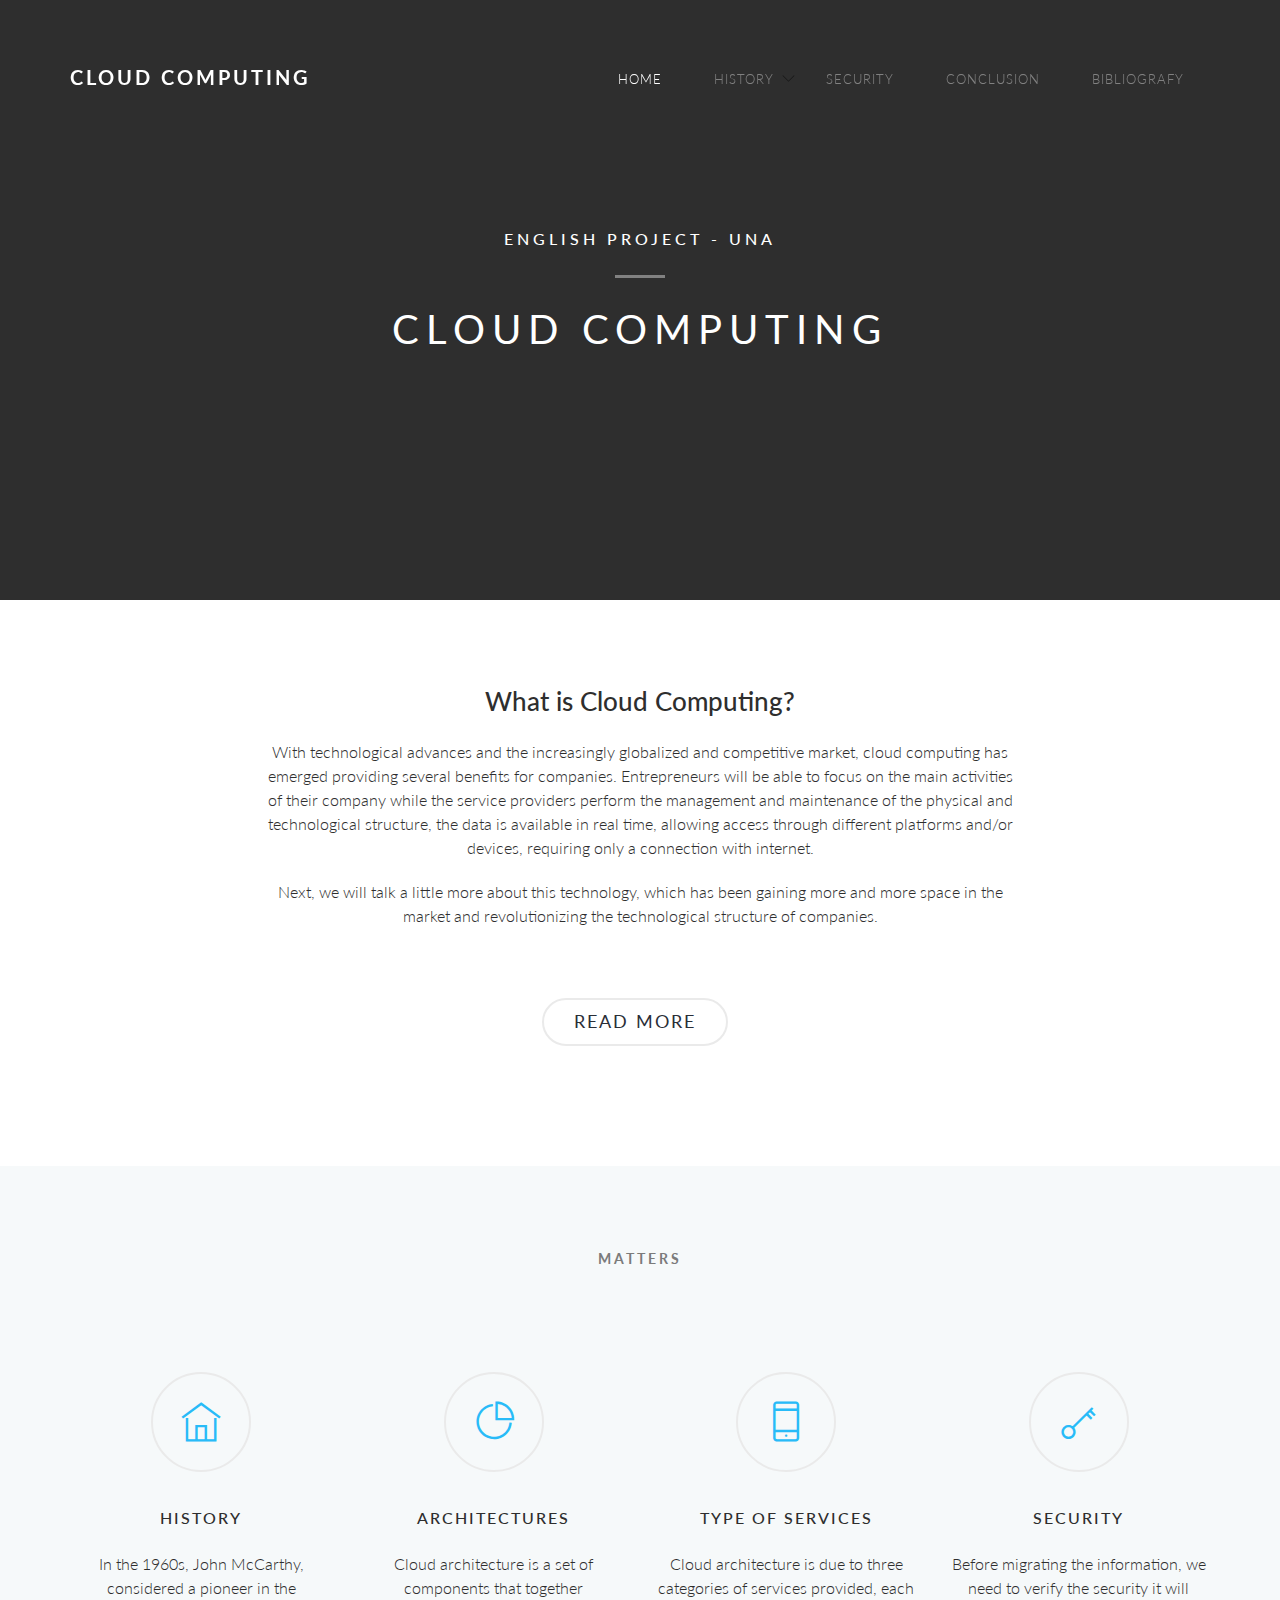
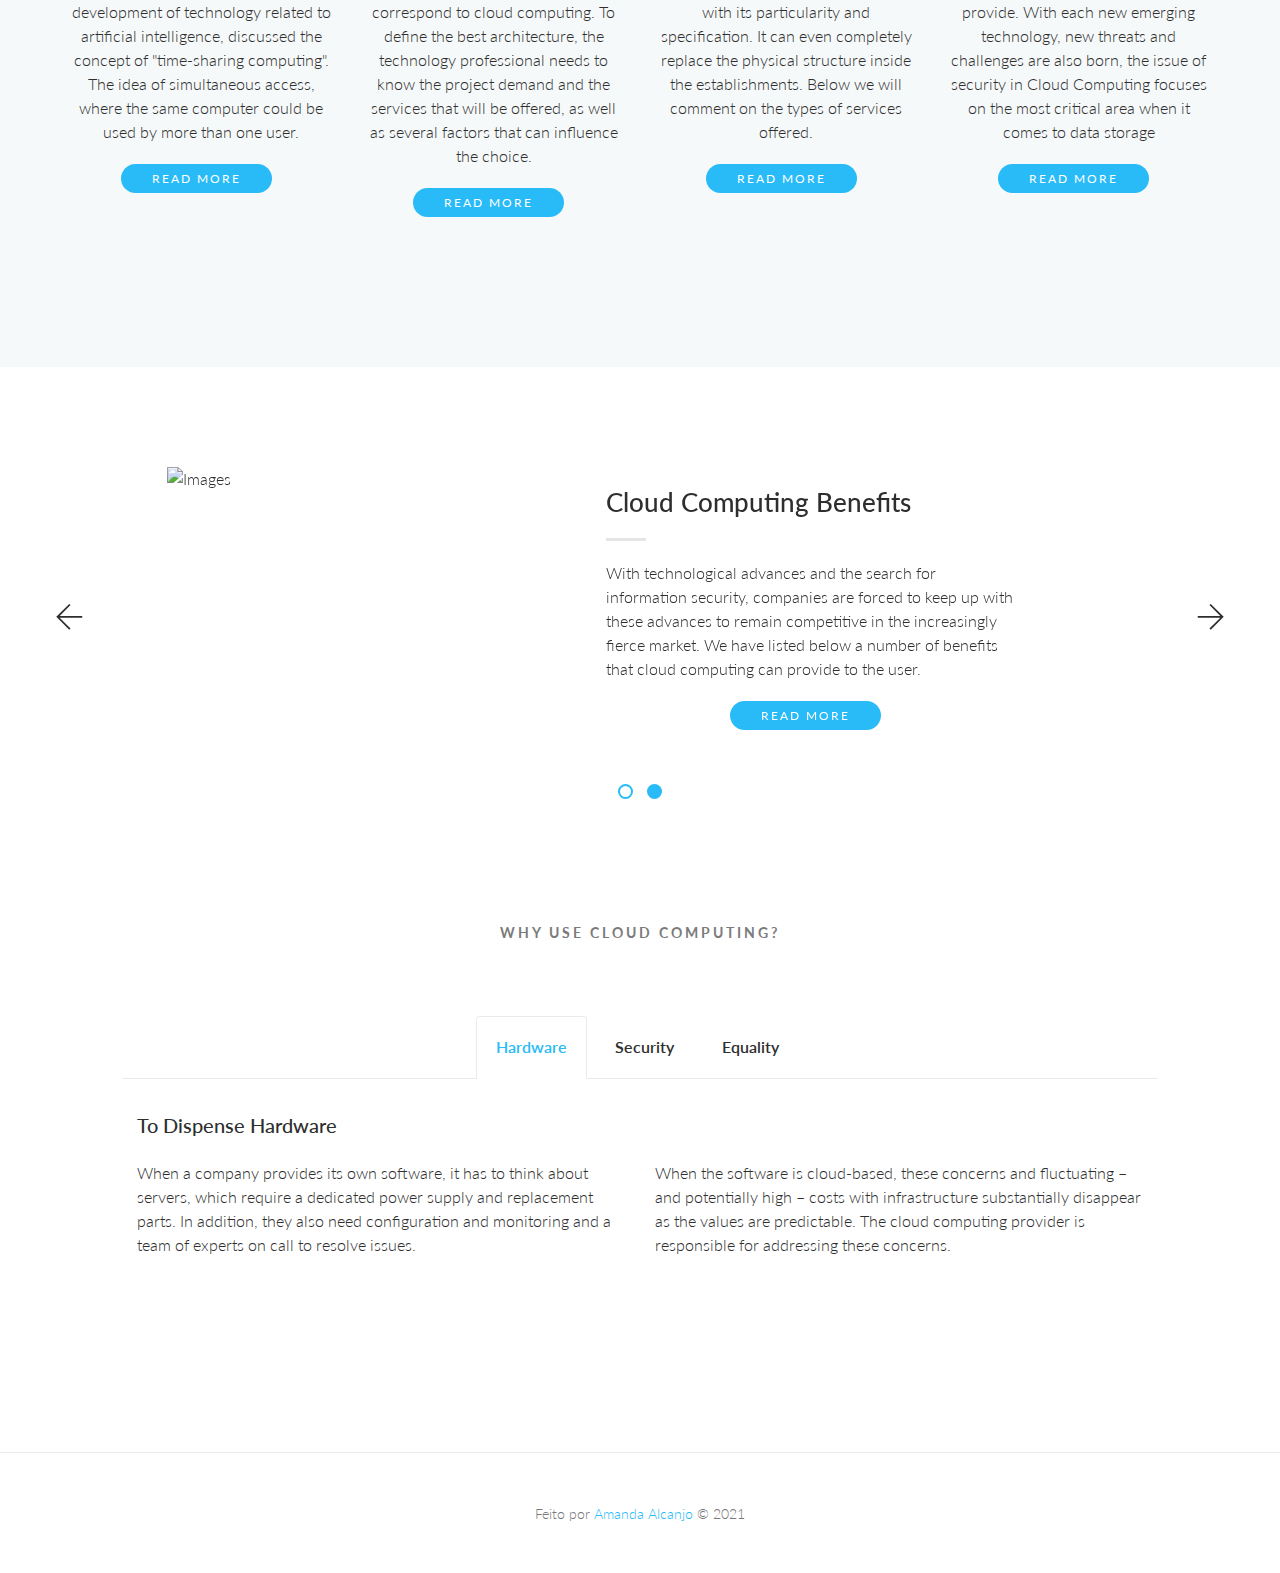
==== commit 20469cdc: "fix: footer" ====
--- a/index.html
+++ b/index.html
@@ -21,7 +21,7 @@
 	<meta name="twitter:card" content="" />
 
 
-  	<link rel="shortcut icon" href="favicon.ico">
+  	<link rel="shortcut icon" type="image/png" href="images\cloud.png">
 
 	<link href='http://fonts.googleapis.com/css?family=Lato:300,400|Crimson+Text' rel='stylesheet' type='text/css'>
 	<link rel="stylesheet" href="css/themify-icons.css">
@@ -268,36 +268,39 @@
 				<hr class="fh5co-spacer fh5co-spacer-sm">
 
 
-				<footer id="fh5co-footer">
-					<div class="container">
-						<p class="text-muted fh5co-no-margin-bottom text-center"><small>&copy; 2021 <em>by</em> Amanda Alcanjo - Images by <a href="http://unsplash.com/" target="_blank">Unsplash</a> and <a href="https://www.google.com.br/" target="_blank">Google</a></small></p>
-
-					</div>
-
-				</footer>
+			</section>
+			<div class="fh5co-spacer-xs"></div> 
+			<div class="fh5co-spacer-xs"></div> 
+
+			<footer id="fh5co-footer">
+				<div class="container">
+					<p class="text-muted fh5co-no-margin-bottom text-center"><small>Feito por <a href="https://www.linkedin.com/in/amanda-alcanjo/">Amanda Alcanjo</a> &copy; 2021</p>
+
+				</div>
+			</footer>
+				 
 			
-		
-			</div>
+				</div>
 			
 			
-		<!-- jQuery -->
+
 		<script src="js/jquery-1.10.2.min.js"></script>
-		<!-- jQuery Easing -->
+
 		<script src="js/jquery.easing.1.3.js"></script>
-		<!-- Bootstrap -->
+
 		<script src="js/bootstrap.js"></script>
-		<!-- Owl carousel -->
+
 		<script src="js/owl.carousel.min.js"></script>
-		<!-- Magnific Popup -->
+
 		<script src="js/jquery.magnific-popup.min.js"></script>
-		<!-- Superfish -->
+
 		<script src="js/hoverIntent.js"></script>
 		<script src="js/superfish.js"></script>
-		<!-- Easy Responsive Tabs -->
+
 		<script src="js/easyResponsiveTabs.js"></script>
-		<!-- FastClick for Mobile/Tablets -->
+
 		<script src="js/fastclick.js"></script>
-		<!-- Main JS -->
+
 		<script src="js/main.js"></script>
 
 	</body>
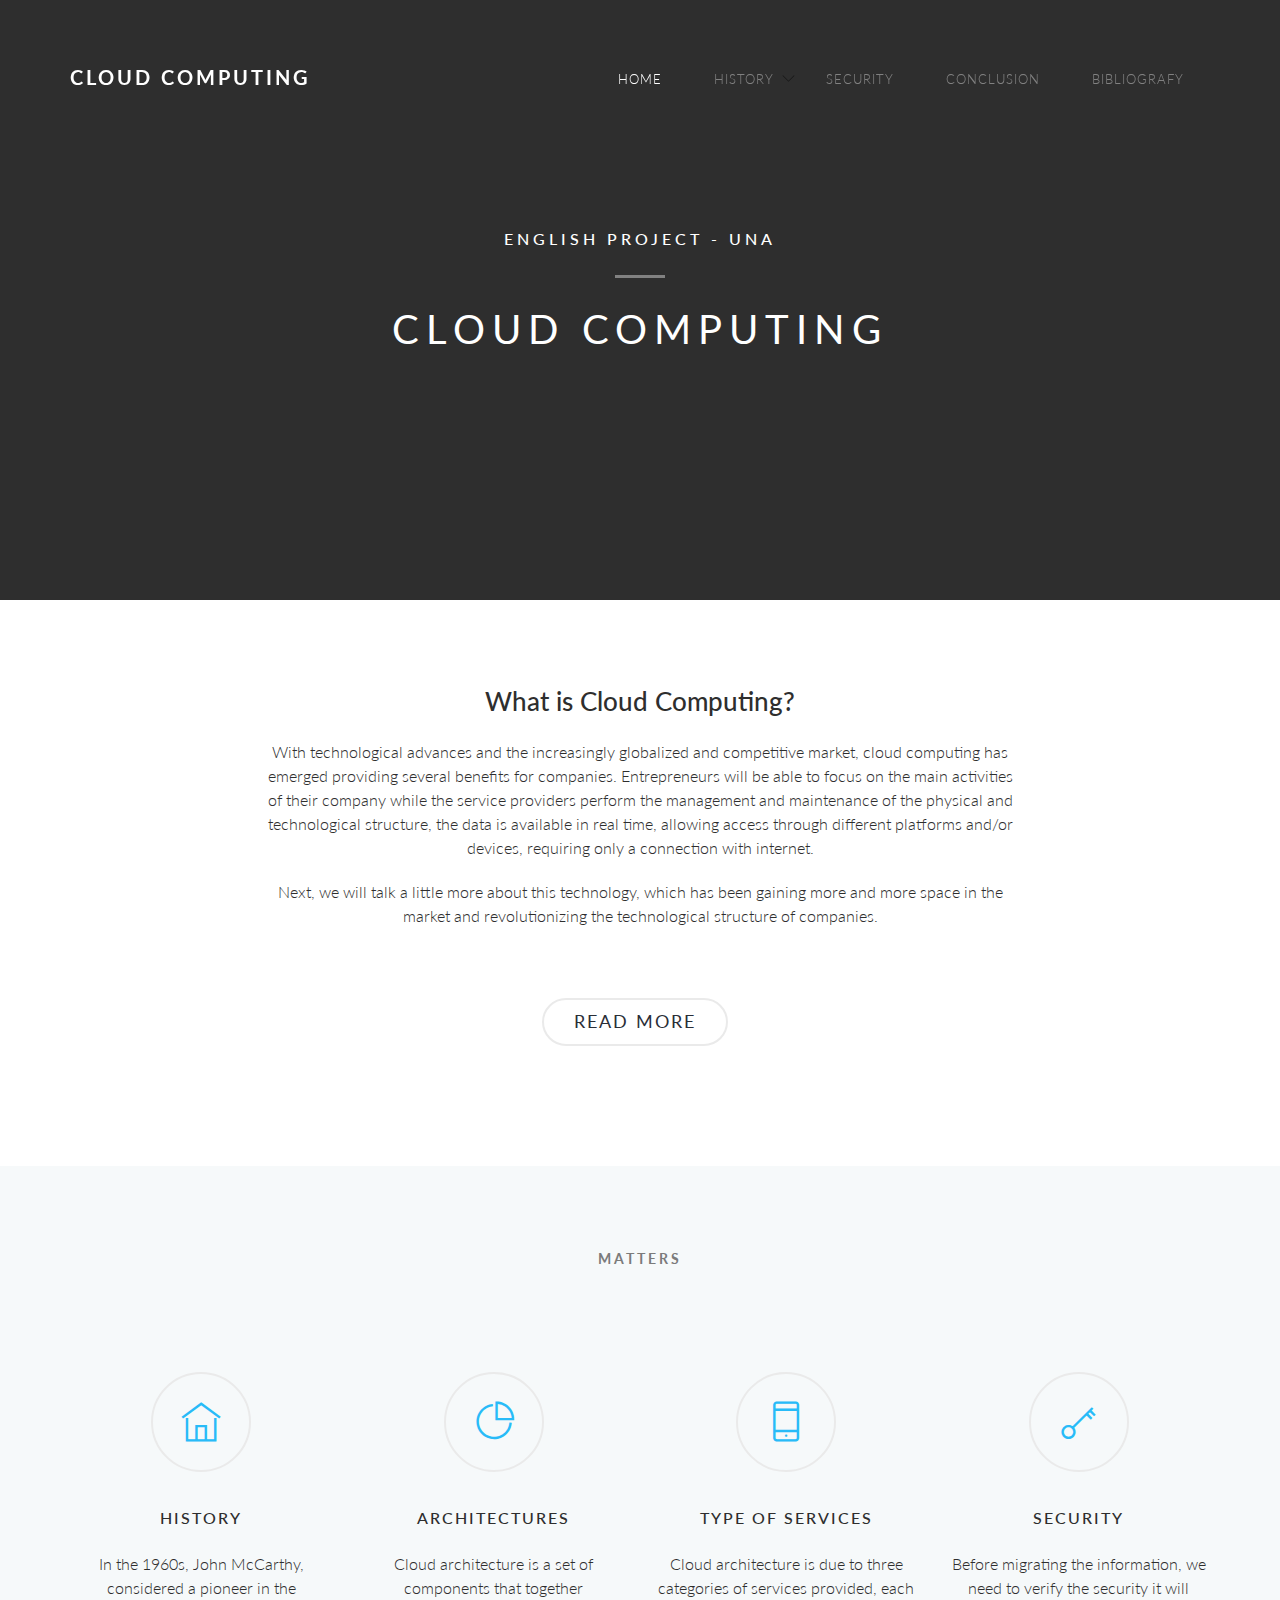
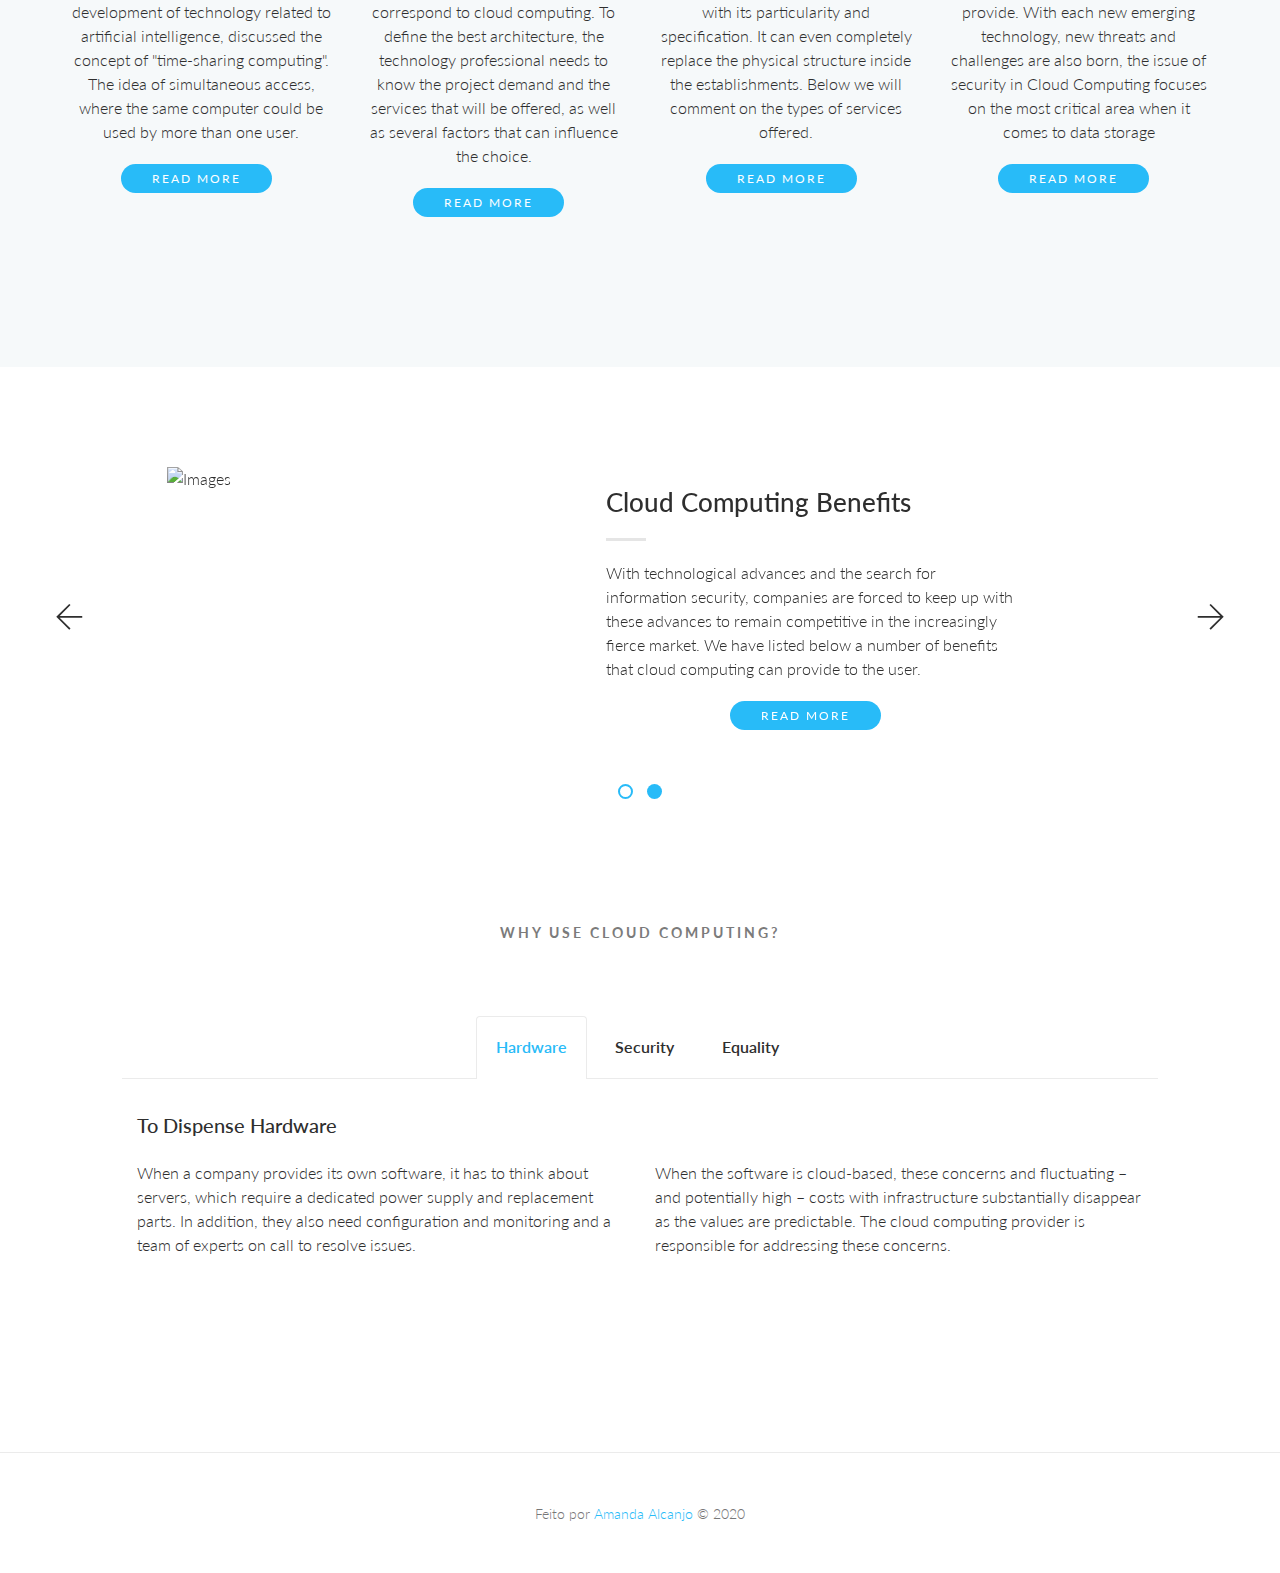
==== commit 8023d97b: "fix: year" ====
--- a/index.html
+++ b/index.html
@@ -274,7 +274,7 @@
 
 			<footer id="fh5co-footer">
 				<div class="container">
-					<p class="text-muted fh5co-no-margin-bottom text-center"><small>Feito por <a href="https://www.linkedin.com/in/amanda-alcanjo/">Amanda Alcanjo</a> &copy; 2021</p>
+					<p class="text-muted fh5co-no-margin-bottom text-center"><small>Feito por <a href="https://www.linkedin.com/in/amanda-alcanjo/">Amanda Alcanjo</a> &copy; 2020</p>
 
 				</div>
 			</footer>
--- a/css/themify-icons.css
+++ b/css/themify-icons.css
@@ -18,7 +18,7 @@
 	text-transform: none;
 	line-height: 1;
 
-	/* Better Font Rendering =========== */
+
 	-webkit-font-smoothing: antialiased;
 	-moz-osx-font-smoothing: grayscale;
 }
--- a/css/superfish.css
+++ b/css/superfish.css
@@ -1,4 +1,4 @@
-/*** ESSENTIAL STYLES ***/
+
 .sf-menu, .sf-menu * {
 	margin: 0;
 	padding: 0;
--- a/css/style.css
+++ b/css/style.css
@@ -1,16 +1,4 @@
-/*
-//////////////////////////////////////////////////////
-
-FREE HTML5 TEMPLATE 
-DESIGNED & DEVELOPED by FREEHTML5.CO
-
-CREDITS:
-Bootstrap
-jQuery
-Themify Icons
-
-//////////////////////////////////////////////////////
-*/
+
 @font-face {
   font-family: 'themify';
   src: url("../fonts/themify/themify.eot?-fvbane");
